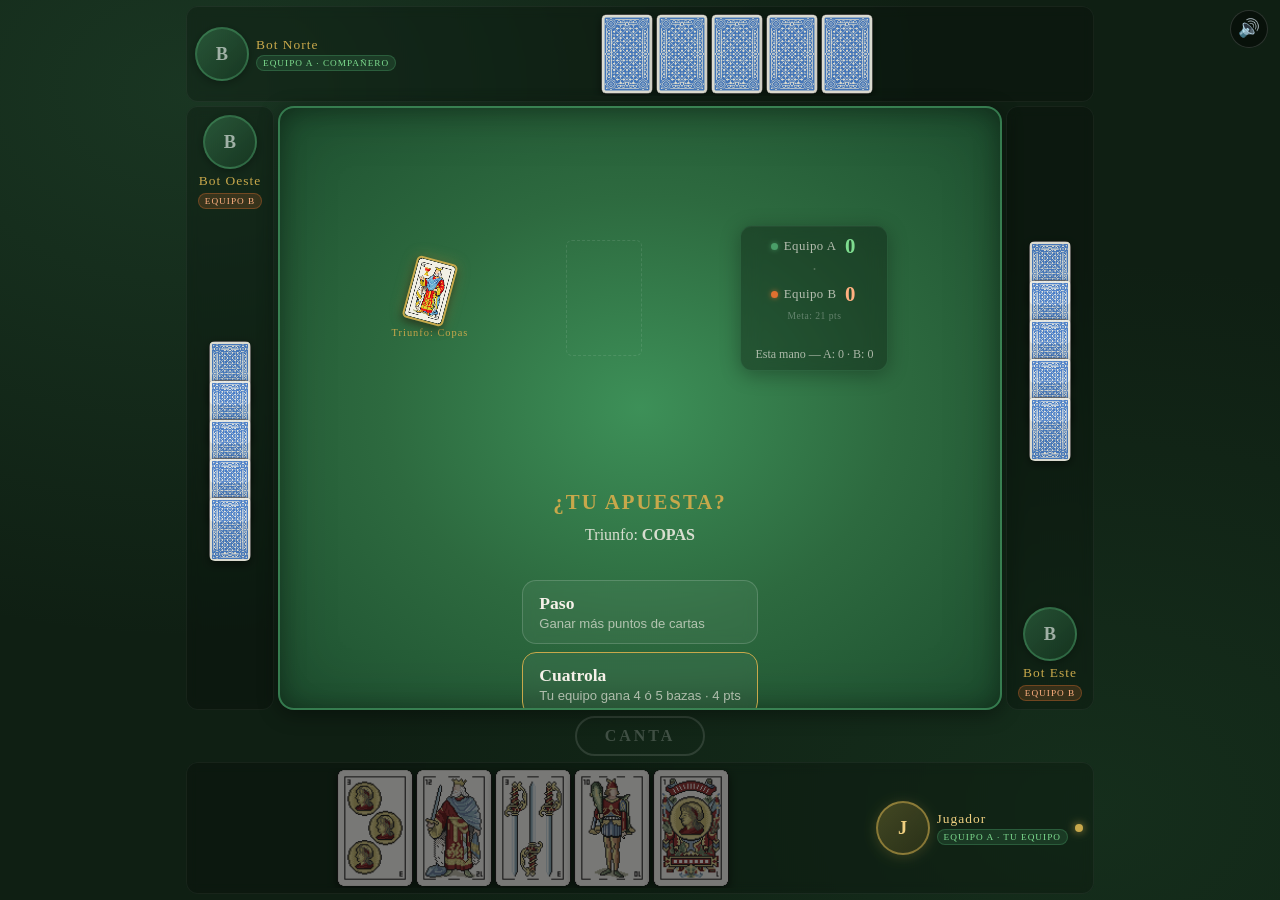
==== game4.html @ c28bdd9a "Add files via upload" ====
<!DOCTYPE html>
<html lang="es">
<head>
  <meta charset="UTF-8">
  <meta name="viewport" content="width=device-width, initial-scale=1.0">
  <title>Cuatrola · 4 Jugadores</title>
  <link rel="stylesheet" href="css/styles.css">
  <link rel="stylesheet" href="css/game4.css">
</head>
<body>

<div id="g4-container">

  <button id="btn-audio" class="btn-audio" onclick="audioToggle()">🔊</button>

  <!-- ══════════════════════════════════════════════
       NORTE  (compañero del jugador — arriba)
  ═══════════════════════════════════════════════ -->
  <div id="g4-norte" class="g4-panel">

    <div class="g4-jugador-info">
      <!-- AVATAR: slot listo para imagen futura -->
      <div class="g4-avatar" id="avatar-norte">
        <span class="g4-avatar-inicial" id="inicial-norte">N</span>
        <!-- Futura imagen: <img id="img-avatar-norte" class="g4-avatar-img" src="" alt=""> -->
      </div>
      <div class="g4-jugador-datos">
        <span class="g4-nombre" id="nombre-norte">Norte</span>
        <span class="g4-equipo-label g4-equipo-a">Equipo A · Compañero</span>
      </div>
    </div>

    <div id="mano-norte" class="g4-mano g4-mano-horizontal"></div>

    <!-- Indicador de turno -->
    <div id="turno-norte" class="g4-turno-dot"></div>

  </div>

  <!-- ── OESTE (rival — izquierda) ── -->
    <div id="g4-oeste" class="g4-panel g4-panel-lateral">

      <div class="g4-jugador-info g4-info-lateral">
        <div class="g4-avatar" id="avatar-oeste">
          <span class="g4-avatar-inicial" id="inicial-oeste">O</span>
        </div>
        <span class="g4-nombre" id="nombre-oeste">Oeste</span>
        <span class="g4-equipo-label g4-equipo-b">Equipo B</span>
      </div>

      <div id="mano-oeste" class="g4-mano g4-mano-vertical"></div>
      <div id="turno-oeste" class="g4-turno-dot"></div>

    </div>

    <!-- ── MESA CENTRAL ── -->
    <div id="g4-mesa">

      <!-- Triunfo (esquina superior izquierda de la mesa) -->
      <div id="g4-triunfo-area" style="display:none">
        <img id="g4-triunfo-carta" src="" alt="triunfo">
        <div class="triunfo-info">
          <span id="g4-triunfo-label" class="g4-triunfo-label"></span>
        </div>
      </div>

      <!-- Baza actual: 4 slots posicionados en cruz -->
      <div id="g4-baza-area">
        <div class="g4-baza-slot" id="g4-baza-norte"></div>
        <div class="g4-baza-mid-row">
          <div class="g4-baza-slot" id="g4-baza-oeste"></div>
          <div class="g4-baza-centro"></div>
          <div class="g4-baza-slot" id="g4-baza-este"></div>
        </div>
        <div class="g4-baza-slot" id="g4-baza-sur"></div>
      </div>

      <!-- Marcador por equipo -->
      <div id="g4-marcador">
        <div class="g4-marcador-equipo">
          <span class="g4-marcador-dot dot-a"></span>
          <span class="g4-marcador-nombre">Equipo A</span>
          <span class="g4-marcador-pts" id="pts-equipo-a">0</span>
        </div>
        <div class="g4-marcador-sep">·</div>
        <div class="g4-marcador-equipo">
          <span class="g4-marcador-dot dot-b"></span>
          <span class="g4-marcador-nombre">Equipo B</span>
          <span class="g4-marcador-pts" id="pts-equipo-b">0</span>
        </div>
        <div class="g4-marcador-meta">Meta: 21 pts</div>
        <div id="g4-contrato-info" class="contrato-info"></div>
        <div id="g4-puntos-mano" class="puntos-mano"></div>
      </div>

      <!-- Mensaje de estado (centrado sobre la mesa) -->
      <div id="g4-mensaje" class="mensaje" style="display:none"></div>

      <!-- ── Panel de apuestas (overlay sobre la mesa) ── -->
      <div id="g4-apuesta-panel" style="display:none">
        <div class="apuesta-contenido">
          <h3>¿Tu apuesta?</h3>
          <p>Triunfo: <strong id="g4-ap-triunfo"></strong></p>

          <!-- Log: muestra cómo van apostando los bots (aparece después de que el humano apostó) -->
          <div id="g4-apuesta-log" class="g4-apuesta-log"></div>

          <!-- Botones del humano (se ocultan mientras los bots responden) -->
          <div class="apuesta-botones" id="g4-apuesta-botones">
            <button class="btn-apuesta" onclick="g4HumanoApuesta('paso')">
              <span class="ap-nombre">Paso</span>
              <span class="ap-desc">Ganar más puntos de cartas</span>
            </button>
            <button class="btn-apuesta btn-apuesta-medio" onclick="g4HumanoApuesta('cuatrola')">
              <span class="ap-nombre">Cuatrola</span>
              <span class="ap-desc">Tu equipo gana 4 ó 5 bazas · 4 pts</span>
            </button>
            <button class="btn-apuesta btn-apuesta-alto" onclick="g4HumanoApuesta('quintola')">
              <span class="ap-nombre">Quintola</span>
              <span class="ap-desc">Tu equipo gana las 5 bazas · 5 pts</span>
            </button>
          </div>
        </div>
      </div><!-- /apuesta-panel -->

    </div><!-- /g4-mesa -->

    <!-- ── ESTE (rival — derecha) ── -->
    <div id="g4-este" class="g4-panel g4-panel-lateral">

      <div id="mano-este" class="g4-mano g4-mano-vertical"></div>
      <div id="turno-este" class="g4-turno-dot"></div>

      <div class="g4-jugador-info g4-info-lateral">
        <div class="g4-avatar" id="avatar-este">
          <span class="g4-avatar-inicial" id="inicial-este">E</span>
        </div>
        <span class="g4-nombre" id="nombre-este">Este</span>
        <span class="g4-equipo-label g4-equipo-b">Equipo B</span>
      </div>

    </div>

  <!-- ══════════════════════════════════════════════
       BARRA CANTA
  ═══════════════════════════════════════════════ -->
  <div id="g4-cante-bar">
    <button id="g4-btn-canta" class="btn-canta-persistente canta-inactivo"
            onclick="g4HumanoCanta()">CANTA</button>
  </div>

  <!-- ══════════════════════════════════════════════
       SUR  (tú — abajo)
  ═══════════════════════════════════════════════ -->
  <div id="g4-sur" class="g4-panel">

    <div id="mano-sur" class="g4-mano g4-mano-horizontal"></div>

    <div class="g4-jugador-info">
      <!-- AVATAR: slot listo para imagen futura -->
      <div class="g4-avatar g4-avatar-tu" id="avatar-sur">
        <span class="g4-avatar-inicial" id="inicial-sur">J</span>
        <!-- Futura imagen: <img id="img-avatar-sur" class="g4-avatar-img" src="" alt=""> -->
        <!-- Futura edición: <label class="g4-avatar-edit" for="input-avatar-sur">✎</label>
             <input type="file" id="input-avatar-sur" accept="image/*" style="display:none"> -->
      </div>
      <div class="g4-jugador-datos">
        <span class="g4-nombre g4-nombre-tu" id="nombre-sur">Tú</span>
        <span class="g4-equipo-label g4-equipo-a">Equipo A · Tu equipo</span>
      </div>
      <div id="turno-sur" class="g4-turno-dot"></div>
    </div>

  </div>

</div><!-- /g4-container -->

<!-- ══════════════════════════════════════════════
     MODAL fin de mano / fin de partida
═══════════════════════════════════════════════ -->
<div id="g4-modal" style="display:none">
  <div class="modal-contenido">
    <h2 id="g4-modal-titulo"></h2>
    <p id="g4-modal-texto"></p>
    <button class="btn-primario" id="g4-modal-btn"></button>
  </div>
</div>

<!-- ─── Scripts ────────────────────────────────────────────────────────────── -->
<script src="js/audio.js"></script>
<script src="js/baraja.js"></script>   <!-- PALOS, VALORES, JERARQUIA, crearBaraja, nuevaGana… -->
<script src="js/reglas.js"></script>   <!-- esJugadaLegal, ganadorActualBaza, detectarCantesDisponibles… -->
<script src="js/ia.js"></script>       <!-- decidirApuestaIA, decidirCartaIA… -->
<script src="js/baraja4.js"></script>  <!-- repartir4, POSICIONES_4 -->
<script src="js/reglas4.js"></script>  <!-- EQUIPOS_4, calcularPuntosEquipo… -->
<script src="js/ia4.js"></script>      <!-- decidirApuesta4, decidirCarta4 -->
<script src="js/ui4.js"></script>
<script src="js/main4.js"></script>

</body>
</html>
---- css/styles.css ----
/* styles.css — con soporte móvil completo */

*, *::before, *::after {
  box-sizing: border-box;
  margin: 0;
  padding: 0;
}

:root {
  --verde-mesa:   #2d6a3f;
  --verde-oscuro: #1a4228;
  --verde-borde:  #4a9e68;
  --dorado:       #c8a84b;
  --dorado-claro: #f0d080;
  --texto-claro:  #f5f0e8;
  --rojo-error:   #c0392b;
  --verde-exito:  #27ae60;
  --azul-info:    #2980b9;

  /* Glassmorphism */
  --glass-fondo:  rgba(255,255,255,0.06);
  --glass-borde:  rgba(255,255,255,0.12);
  --dorado-glow:  rgba(200,168,75,0.4);

  --carta-w: 70px;
  --carta-h: 107px;
}

html {
  height: 100%;
  /* Evita scroll horizontal */
  overflow-x: hidden;
}

body {
  background:
    radial-gradient(ellipse at 15% 10%,  rgba(74,158,104,0.18) 0%, transparent 48%),
    radial-gradient(ellipse at 85% 90%,  rgba(45,106,63,0.20)  0%, transparent 48%),
    #0f1f13;
  font-family: 'Georgia', serif;
  color: var(--texto-claro);
  min-height: 100vh;
  min-height: 100dvh; /* dvh: descuenta la barra del navegador en móvil */
  overflow-x: hidden;
  /* Evita selección de texto accidental al tocar */
  -webkit-user-select: none;
  user-select: none;
  /* Evita zoom en double-tap */
  touch-action: manipulation;
  /* Quita el flash azul/gris en tap (iOS/Android) */
  -webkit-tap-highlight-color: transparent;
}

/* ─── Lobby ──────────────────────────────────────── */

.lobby {
  display: flex;
  flex-direction: column;
  align-items: center;
  justify-content: center;
  min-height: 100vh;
  min-height: 100dvh;
  gap: 20px;
  padding: 32px 20px;
  /* Notch / home indicator en iOS */
  padding-top:    max(32px, env(safe-area-inset-top));
  padding-bottom: max(32px, env(safe-area-inset-bottom));
}

.lobby h1 {
  font-size: clamp(2.6rem, 12vw, 6rem);
  background: linear-gradient(135deg, #a07828 0%, var(--dorado-claro) 40%, #c8a84b 65%, var(--dorado-claro) 85%, #a07828 100%);
  -webkit-background-clip: text;
  -webkit-text-fill-color: transparent;
  background-clip: text;
  filter: drop-shadow(2px 4px 10px rgba(0,0,0,0.8));
  letter-spacing: 6px;
  text-transform: uppercase;
  text-align: center;
}

.lobby .subtitulo {
  font-size: clamp(0.85rem, 3.5vw, 1.1rem);
  color: var(--dorado-claro);
  opacity: 0.8;
  margin-top: -12px;
  text-align: center;
}

.palos-deco {
  font-size: clamp(1.2rem, 5vw, 1.6rem);
  letter-spacing: 14px;
  opacity: 0.55;
  text-align: center;
  margin-top: -4px;
  filter: drop-shadow(0 2px 6px rgba(0,0,0,0.5));
}

.lobby .reglas-rapidas {
  background: rgba(0,0,0,0.3);
  border: 1px solid var(--verde-borde);
  border-radius: 12px;
  padding: 16px 20px;
  width: 100%;
  max-width: 420px;
  text-align: center;
  line-height: 1.8;
  font-size: clamp(0.8rem, 3.2vw, 0.95rem);
}

.lobby .reglas-rapidas h3 {
  color: var(--dorado);
  margin-bottom: 10px;
  font-size: clamp(0.9rem, 3.5vw, 1.1rem);
}

/* ─── Cards de juegos en el lobby ───────────────── */

.juego-card {
  background: var(--glass-fondo);
  backdrop-filter: blur(14px);
  -webkit-backdrop-filter: blur(14px);
  border: 1px solid var(--glass-borde);
  border-radius: 20px;
  padding: 24px 28px;
  width: 100%;
  max-width: 380px;
  text-align: center;
  display: flex;
  flex-direction: column;
  gap: 12px;
  box-shadow:
    0 8px 32px rgba(0,0,0,0.4),
    inset 0 1px 0 rgba(255,255,255,0.1);
  transition: transform 0.25s ease, box-shadow 0.25s ease;
}

.juego-card:hover {
  transform: translateY(-4px);
  box-shadow:
    0 14px 44px rgba(0,0,0,0.55),
    0 0 24px rgba(200,168,75,0.12),
    inset 0 1px 0 rgba(255,255,255,0.15);
}

.juego-card h2 {
  color: var(--dorado);
  font-size: clamp(1.3rem, 5vw, 1.7rem);
  letter-spacing: 2px;
}

.juego-desc {
  font-size: clamp(0.8rem, 3vw, 0.92rem);
  line-height: 1.8;
  opacity: 0.85;
}

.btn-secundario {
  background: var(--verde-borde);
  color: var(--texto-claro);
}

.btn-secundario:hover, .btn-secundario:active {
  background: #6abf84;
}

.btn-primario {
  background: linear-gradient(135deg, #b8941f 0%, var(--dorado-claro) 50%, #c8a84b 100%);
  background-size: 200% 200%;
  background-position: left center;
  color: #1a1a1a;
  border: none;
  border-radius: 12px;
  padding: 18px 48px;
  font-size: clamp(1rem, 4.5vw, 1.3rem);
  font-family: 'Georgia', serif;
  font-weight: bold;
  cursor: pointer;
  letter-spacing: 2px;
  text-transform: uppercase;
  transition: background-position 0.3s ease, transform 0.12s, box-shadow 0.2s;
  box-shadow: 0 4px 16px rgba(200,168,75,0.4);
  /* Zona de toque mínima recomendada */
  min-height: 56px;
  touch-action: manipulation;
}

.btn-primario:hover {
  background-position: right center;
  transform: translateY(-2px);
  box-shadow: 0 6px 24px rgba(200,168,75,0.6);
}

.btn-primario:active {
  background-position: right center;
  transform: scale(0.97);
  box-shadow: 0 2px 10px rgba(200,168,75,0.4);
}

/* ─── Layout del juego ───────────────────────────── */

#game-container {
  display: flex;
  flex-direction: column;
  /* Ocupa exactamente la pantalla sin scroll */
  height: 100vh;
  height: 100dvh;
  max-width: 900px;
  margin: 0 auto;
  padding: 8px 10px;
  padding-top:    max(8px, env(safe-area-inset-top));
  padding-bottom: max(8px, env(safe-area-inset-bottom));
  gap: 6px;
}

/* ─── Panel IA (arriba) ──────────────────────────── */

#panel-ia {
  display: flex;
  flex-direction: column;
  align-items: center;
  gap: 6px;
  flex-shrink: 0;
  background: rgba(0,0,0,0.2);
  backdrop-filter: blur(6px);
  -webkit-backdrop-filter: blur(6px);
  border-radius: 14px;
  padding: 6px 12px;
  border: 1px solid rgba(255,255,255,0.05);
}

.panel-nombre {
  font-size: clamp(0.75rem, 3vw, 0.9rem);
  color: var(--dorado);
  letter-spacing: 2px;
  text-transform: uppercase;
  display: flex;
  align-items: center;
  gap: 10px;
}

.panel-nombre .puntos-panel {
  background: linear-gradient(135deg, rgba(200,168,75,0.22), rgba(200,168,75,0.10));
  padding: 3px 10px;
  border-radius: 20px;
  border: 1px solid rgba(200,168,75,0.45);
  box-shadow: 0 0 8px rgba(200,168,75,0.18);
}

/* ─── Mesa central ───────────────────────────────── */

#mesa {
  display: flex;
  align-items: center;
  justify-content: center;
  gap: 16px;
  background:
    radial-gradient(ellipse at center, #3d9058 0%, var(--verde-mesa) 50%, #1e5030 100%);
  border-radius: 20px;
  border: 2px solid rgba(74,158,104,0.55);
  padding: 14px;
  box-shadow:
    inset 0 2px 24px rgba(0,0,0,0.35),
    inset 0 0 60px rgba(0,0,0,0.2),
    0 4px 20px rgba(0,0,0,0.4),
    0 0 0 1px rgba(255,255,255,0.04);
  /* La mesa crece para llenar el espacio disponible */
  flex: 1;
  min-height: 0; /* permite que flex reduzca correctamente */
  position: relative;
  overflow: hidden;
}

/* ─── Triunfo ────────────────────────────────────── */

#triunfo-area {
  display: flex;
  flex-direction: column;
  align-items: center;
  gap: 6px;
  flex-shrink: 0;
}

#triunfo-carta {
  width: var(--carta-w);
  height: var(--carta-h);
  border-radius: 6px;
  box-shadow: 0 4px 10px rgba(0,0,0,0.5), 0 0 14px rgba(200,168,75,0.35);
  transform: rotate(15deg);
  border: 2px solid var(--dorado);
}

.triunfo-info {
  display: flex;
  flex-direction: column;
  align-items: center;
  gap: 3px;
}

#triunfo-label {
  font-size: clamp(0.7rem, 2.5vw, 0.8rem);
  color: var(--dorado);
  text-transform: capitalize;
  letter-spacing: 1px;
}

.mazo-contador {
  font-size: clamp(0.62rem, 2vw, 0.72rem);
  color: var(--texto-claro);
  opacity: 0.75;
  letter-spacing: 0.5px;
}

/* ─── Baza actual ────────────────────────────────── */

#baza-area {
  display: flex;
  gap: 14px;
  align-items: center;
  justify-content: center;
  min-width: 160px;
  min-height: 120px;
}

.carta-baza {
  display: flex;
  flex-direction: column;
  align-items: center;
  gap: 4px;
  animation: cartaJugada 0.25s ease;
}

.carta-baza-humano { transform: translateY(-6px); }
.carta-baza-ia     { transform: translateY(6px);  }

.baza-label {
  font-size: 0.72rem;
  color: var(--dorado-claro);
  opacity: 0.8;
}

@keyframes cartaJugada {
  from { opacity: 0; transform: scale(0.5) translateY(16px); }
  to   { opacity: 1; }
}

/* ─── Marcador ───────────────────────────────────── */

#marcador {
  display: flex;
  flex-direction: column;
  gap: 6px;
  align-items: center;
  font-size: clamp(0.75rem, 2.8vw, 0.85rem);
  flex-shrink: 0;
  background: rgba(0,0,0,0.32);
  backdrop-filter: blur(10px);
  -webkit-backdrop-filter: blur(10px);
  border-radius: 14px;
  padding: 10px 16px;
  border: 1px solid rgba(74,158,104,0.28);
  box-shadow: 0 4px 20px rgba(0,0,0,0.3), inset 0 1px 0 rgba(255,255,255,0.05);
}

#marcador h4 {
  color: var(--dorado);
  font-size: clamp(0.65rem, 2.5vw, 0.8rem);
  letter-spacing: 1px;
  text-transform: uppercase;
}

.marcador-fila {
  display: flex;
  justify-content: space-between;
  gap: 14px;
  width: 100%;
}

.marcador-valor {
  font-size: clamp(1.1rem, 4vw, 1.4rem);
  font-weight: bold;
  color: var(--dorado-claro);
}

.marcador-meta {
  font-size: 0.68rem;
  color: rgba(255,255,255,0.4);
}

/* ─── Mensaje de estado ──────────────────────────── */

#mensaje-estado {
  position: absolute;
  top: 50%;
  left: 50%;
  transform: translate(-50%, -50%);
  background: rgba(0,0,0,0.80);
  backdrop-filter: blur(14px);
  -webkit-backdrop-filter: blur(14px);
  padding: 10px 22px;
  border-radius: 24px;
  font-size: clamp(0.85rem, 3.5vw, 1.05rem);
  /* Permite ajuste en pantalla estrecha */
  white-space: normal;
  text-align: center;
  max-width: 80%;
  pointer-events: none;
  z-index: 10;
  display: none;
  box-shadow: 0 4px 20px rgba(0,0,0,0.5);
}

.mensaje-turno  { border: 2px solid var(--verde-exito); color: #7edc8f; }
.mensaje-exito  { border: 2px solid var(--verde-exito); color: #7edc8f; }
.mensaje-malo   { border: 2px solid var(--rojo-error);  color: #f08080; }
.mensaje-error  { border: 2px solid var(--rojo-error);  color: #f08080; }
.mensaje-info   { border: 2px solid var(--azul-info);   color: #90c8f0; }

/* ─── Panel jugador (abajo) ──────────────────────── */

#panel-humano {
  display: flex;
  flex-direction: column;
  align-items: center;
  gap: 6px;
  flex-shrink: 0;
  background: rgba(0,0,0,0.2);
  backdrop-filter: blur(6px);
  -webkit-backdrop-filter: blur(6px);
  border-radius: 14px;
  padding: 6px 12px;
  border: 1px solid rgba(255,255,255,0.05);
}

/* ─── Cartas ─────────────────────────────────────── */

.mano-cartas {
  display: flex;
  justify-content: center;
  /* En pantallas muy pequeñas las cartas se solapan antes de hacer wrap */
  flex-wrap: nowrap;
  gap: 6px;
  padding: 4px 2px;
}

.carta {
  width: var(--carta-w);
  height: var(--carta-h);
  border-radius: 6px;
  box-shadow: 0 3px 8px rgba(0,0,0,0.5);
  transition: transform 0.15s ease, box-shadow 0.15s ease;
  display: block;
  object-fit: cover;
  flex-shrink: 0;
}

.carta-oculta {
  cursor: default;
  opacity: 0.9;
}

.carta-jugable {
  cursor: pointer;
  border: 2px solid transparent;
  /* Asegura zona de toque suficiente */
  touch-action: manipulation;
}

/* Efecto hover — solo en dispositivos con puntero */
@media (hover: hover) {
  .carta-jugable:hover {
    transform: translateY(-16px) scale(1.06);
    box-shadow:
      0 10px 22px rgba(0,0,0,0.6),
      0 0 18px rgba(200,168,75,0.55);
    border: 2px solid var(--dorado);
    z-index: 5;
    position: relative;
  }
}

/* Efecto tap en móvil */
.carta-jugable:active {
  transform: translateY(-10px) scale(1.04);
  border: 2px solid var(--dorado);
  z-index: 5;
  position: relative;
}

.carta-no-legal {
  cursor: not-allowed;
  filter: brightness(0.5) saturate(0.4);
}

/* ─── Contrato e info de mano ────────────────────── */

.contrato-info {
  font-size: clamp(0.68rem, 2.5vw, 0.78rem);
  padding: 3px 10px;
  border-radius: 12px;
  text-align: center;
  min-height: 1.4em;
  transition: background 0.3s;
}

.contrato-paso     { color: #90c8f0; border: 1px solid #2980b9; }
.contrato-cuatrola { color: #f0d080; border: 1px solid #c8a84b; }
.contrato-quintola { color: #ff9f60; border: 1px solid #e07030; }

.puntos-mano {
  font-size: clamp(0.65rem, 2.3vw, 0.75rem);
  opacity: 0.65;
  text-align: center;
  min-height: 1.2em;
}

/* ─── Botón de audio (fijo esquina superior derecha) */

.btn-audio {
  position: fixed;
  top: max(10px, env(safe-area-inset-top));
  right: max(12px, env(safe-area-inset-right));
  z-index: 200;
  background: rgba(0,0,0,0.45);
  border: 1px solid rgba(255,255,255,0.15);
  border-radius: 50%;
  width: 38px;
  height: 38px;
  font-size: 1.1rem;
  cursor: pointer;
  touch-action: manipulation;
  transition: background 0.2s;
  display: flex;
  align-items: center;
  justify-content: center;
  line-height: 1;
}

.btn-audio:hover, .btn-audio:active {
  background: rgba(0,0,0,0.7);
}

/* ─── Barra del botón CANTA ──────────────────────── */

#cante-bar {
  display: flex;
  justify-content: center;
  flex-shrink: 0;
  padding: 2px 0;
}

.btn-canta-persistente {
  font-family: 'Georgia', serif;
  font-weight: bold;
  letter-spacing: 3px;
  font-size: clamp(0.85rem, 3.5vw, 1rem);
  border-radius: 20px;
  padding: 8px 28px;
  min-height: 40px;
  cursor: pointer;
  touch-action: manipulation;
  transition: all 0.2s;
  border: 2px solid;
}

/* Inactivo: discreto, no interrumpe */
.canta-inactivo {
  background: transparent;
  color: rgba(255,255,255,0.2);
  border-color: rgba(255,255,255,0.12);
  cursor: default;
}

/* Activo: llama la atención */
.canta-activo {
  background: linear-gradient(135deg, var(--dorado) 0%, var(--dorado-claro) 50%, var(--dorado) 100%);
  background-size: 200% 200%;
  color: #1a1a1a;
  border-color: var(--dorado-claro);
  animation: pulsar-canta 0.9s ease-in-out infinite alternate;
}

@keyframes pulsar-canta {
  from {
    box-shadow: 0 0 6px rgba(200,168,75,0.4);
    background-position: left center;
  }
  to {
    box-shadow: 0 0 26px rgba(200,168,75,0.95), 0 0 8px rgba(240,208,128,0.6);
    background-position: right center;
  }
}

.canta-activo:hover, .canta-activo:active {
  background: var(--dorado-claro);
  transform: scale(1.05);
}

/* ─── Panel de apuestas (overlay sobre la mesa) ───── */

#apuesta-panel {
  position: absolute;
  inset: 0;
  background: rgba(8, 22, 14, 0.88);
  backdrop-filter: blur(18px);
  -webkit-backdrop-filter: blur(18px);
  border-radius: 18px;
  display: flex;
  align-items: center;
  justify-content: center;
  z-index: 20;
  padding: 16px;
}

.apuesta-contenido {
  display: flex;
  flex-direction: column;
  align-items: center;
  gap: 12px;
  width: 100%;
  max-width: 380px;
}

.apuesta-contenido h3 {
  color: var(--dorado);
  font-size: clamp(1rem, 4vw, 1.3rem);
  letter-spacing: 2px;
  text-transform: uppercase;
}

.apuesta-contenido p {
  font-size: clamp(0.85rem, 3vw, 1rem);
  opacity: 0.85;
}

.apuesta-botones {
  display: flex;
  flex-direction: column;
  gap: 8px;
  width: 100%;
}

.btn-apuesta {
  background: rgba(255,255,255,0.05);
  backdrop-filter: blur(6px);
  -webkit-backdrop-filter: blur(6px);
  border: 1px solid rgba(255,255,255,0.16);
  border-radius: 14px;
  padding: 12px 16px;
  color: var(--texto-claro);
  cursor: pointer;
  display: flex;
  flex-direction: column;
  align-items: flex-start;
  gap: 2px;
  text-align: left;
  width: 100%;
  touch-action: manipulation;
  transition: background 0.2s, border-color 0.2s, transform 0.12s, box-shadow 0.2s;
  min-height: 56px;
}

.btn-apuesta:hover, .btn-apuesta:active {
  background: rgba(255,255,255,0.12);
  transform: scale(1.02);
  box-shadow: 0 4px 18px rgba(0,0,0,0.35);
}

.btn-apuesta-medio {
  border-color: var(--dorado);
}

.btn-apuesta-medio:hover, .btn-apuesta-medio:active {
  background: rgba(200,168,75,0.2);
}

.btn-apuesta-alto {
  border-color: #e07030;
}

.btn-apuesta-alto:hover, .btn-apuesta-alto:active {
  background: rgba(224,112,48,0.2);
}

.ap-nombre {
  font-size: clamp(0.95rem, 3.5vw, 1.1rem);
  font-weight: bold;
  font-family: 'Georgia', serif;
}

.ap-desc {
  font-size: clamp(0.72rem, 2.5vw, 0.82rem);
  opacity: 0.65;
}

/* ─── Modal ──────────────────────────────────────── */

#modal {
  position: fixed;
  inset: 0;
  background: rgba(0,0,0,0.72);
  display: none;
  align-items: center;
  justify-content: center;
  z-index: 100;
  padding: 16px;
}

.modal-contenido {
  background: rgba(12,28,18,0.92);
  backdrop-filter: blur(24px);
  -webkit-backdrop-filter: blur(24px);
  border: 1px solid rgba(200,168,75,0.38);
  border-radius: 22px;
  padding: 32px 28px;
  text-align: center;
  width: 100%;
  max-width: 400px;
  box-shadow:
    0 20px 60px rgba(0,0,0,0.8),
    0 0 32px rgba(200,168,75,0.13),
    inset 0 1px 0 rgba(255,255,255,0.08);
}

.modal-contenido h2 {
  color: var(--dorado);
  font-size: clamp(1.4rem, 5vw, 1.8rem);
  margin-bottom: 12px;
}

.modal-contenido p {
  margin-bottom: 22px;
  line-height: 1.7;
  opacity: 0.9;
  font-size: clamp(0.85rem, 3.2vw, 1rem);
}

/* ─── Pantallas muy pequeñas (≤ 380px, iPhone SE) ── */

@media (max-width: 380px) {
  :root {
    --carta-w: 56px;
    --carta-h: 86px;
  }

  .mano-cartas {
    gap: 4px;
  }
}

/* ─── Pantalla apaisada (landscape) ─────────────── */

@media (orientation: landscape) and (max-height: 500px) {
  :root {
    --carta-w: 52px;
    --carta-h: 80px;
  }

  #game-container {
    flex-direction: row;
    flex-wrap: wrap;
    align-items: stretch;
  }

  #panel-ia, #panel-humano {
    width: 100%;
    flex-direction: row;
    justify-content: center;
  }

  #mesa {
    flex: 1;
    gap: 10px;
    padding: 8px;
  }
}

/* ─── Tableta / escritorio (≥ 700px) ────────────── */

@media (min-width: 700px) {
  :root {
    --carta-w: 76px;
    --carta-h: 116px;
  }

  #mesa {
    gap: 28px;
    padding: 24px;
  }

  .mano-cartas {
    gap: 10px;
  }
}
---- css/game4.css ----
/* game4.css — Layout y estilos para la mesa de 4 jugadores */

/* ─── Variables específicas ──────────────────────── */

:root {
  --g4-avatar:    46px;
  --g4-lateral-w: 76px;
  --g4-carta-lat: 34px;
  --g4-carta-lat-h: 52px;
  --g4-carta-norte-w: 42px;
  --g4-carta-norte-h: 64px;
}

/* ─── Grid principal ──────────────────────────────── */

#g4-container {
  display: grid;
  grid-template-areas:
    "norte  norte  norte"
    "oeste  mesa   este"
    "canta  canta  canta"
    "sur    sur    sur";
  grid-template-rows: auto 1fr auto auto;
  grid-template-columns: var(--g4-lateral-w) 1fr var(--g4-lateral-w);
  height: 100vh;
  height: 100dvh;
  max-width: 920px;
  margin: 0 auto;
  padding: 6px 6px;
  padding-top:    max(6px, env(safe-area-inset-top));
  padding-bottom: max(6px, env(safe-area-inset-bottom));
  gap: 4px;
}

/* ─── Paneles ─────────────────────────────────────── */

.g4-panel {
  background: rgba(0,0,0,0.2);
  backdrop-filter: blur(6px);
  -webkit-backdrop-filter: blur(6px);
  border: 1px solid rgba(255,255,255,0.05);
  border-radius: 12px;
  padding: 5px 8px;
  display: flex;
  align-items: center;
  gap: 6px;
  overflow: hidden;
}

/* ── Asignaciones explícitas de grid-area (hijos directos del grid) ── */
#g4-norte     { grid-area: norte; }
#g4-oeste     { grid-area: oeste; }
#g4-mesa      { grid-area: mesa;  }
#g4-este      { grid-area: este;  }
#g4-cante-bar { grid-area: canta; }
#g4-sur       { grid-area: sur;   }

/* ── Norte (arriba) ── */
#g4-norte {
  flex-direction: row;
  justify-content: space-between;
}

/* ── Sur (abajo) ── */
#g4-sur {
  flex-direction: row;
  justify-content: space-between;
  padding: 5px 10px;
}

/* ── Laterales ── */
.g4-panel-lateral {
  flex-direction: column;
  justify-content: space-between;
  padding: 8px 4px;
}

/* ── Barra CANTA ── */
#g4-cante-bar {
  display: flex;
  justify-content: center;
  align-items: center;
  padding: 2px 0;
}

/* ── Mesa central ── */
#g4-mesa {
  background:
    radial-gradient(ellipse at center, #3d9058 0%, var(--verde-mesa) 50%, #1e5030 100%);
  border-radius: 16px;
  border: 2px solid rgba(74,158,104,0.55);
  padding: 8px;
  box-shadow:
    inset 0 2px 24px rgba(0,0,0,0.35),
    inset 0 0 60px rgba(0,0,0,0.2),
    0 4px 20px rgba(0,0,0,0.4);
  display: flex;
  align-items: center;
  justify-content: center;
  gap: 8px;
  position: relative;
  overflow: hidden;
  flex-wrap: wrap;
}

/* ─── Avatar (círculo + inicial + futura foto) ─────── */

.g4-avatar {
  width:     var(--g4-avatar);
  height:    var(--g4-avatar);
  min-width: var(--g4-avatar);
  border-radius: 50%;
  background: linear-gradient(135deg, rgba(74,158,104,0.38), rgba(26,66,40,0.55));
  border: 2px solid rgba(74,158,104,0.48);
  display: flex;
  align-items: center;
  justify-content: center;
  font-size: 1.15rem;
  font-weight: bold;
  color: rgba(255,255,255,0.58);
  box-shadow: 0 2px 8px rgba(0,0,0,0.3);
  overflow: hidden;   /* para foto futura */
  position: relative;
  flex-shrink: 0;
}

/* Avatar del jugador humano (Sur): acento dorado */
.g4-avatar-tu {
  border-color: rgba(200,168,75,0.58);
  background: linear-gradient(135deg, rgba(200,168,75,0.28), rgba(160,120,40,0.18));
  color: var(--dorado-claro);
  box-shadow: 0 2px 14px rgba(200,168,75,0.22);
}

/* Imagen de avatar futura */
.g4-avatar-img {
  position: absolute;
  inset: 0;
  width: 100%;
  height: 100%;
  object-fit: cover;
  border-radius: 50%;
}

/* ─── Info de jugadores ───────────────────────────── */

.g4-jugador-info {
  display: flex;
  align-items: center;
  gap: 7px;
  flex-shrink: 0;
}

.g4-jugador-datos {
  display: flex;
  flex-direction: column;
  gap: 2px;
}

/* Info en panel lateral: apilada verticalmente */
.g4-info-lateral {
  flex-direction: column;
  align-items: center;
  gap: 4px;
  text-align: center;
}

.g4-nombre {
  font-size: clamp(0.68rem, 2.4vw, 0.84rem);
  color: var(--dorado);
  letter-spacing: 1px;
  white-space: nowrap;
  overflow: hidden;
  text-overflow: ellipsis;
  max-width: 100px;
}

.g4-nombre-tu { color: var(--dorado-claro); }

.g4-equipo-label {
  font-size: 0.58rem;
  letter-spacing: 1px;
  text-transform: uppercase;
  padding: 2px 6px;
  border-radius: 8px;
  white-space: nowrap;
}

.g4-equipo-a {
  background: rgba(74,158,104,0.18);
  color: #7edc8f;
  border: 1px solid rgba(74,158,104,0.35);
}

.g4-equipo-b {
  background: rgba(224,112,48,0.18);
  color: #ffb080;
  border: 1px solid rgba(224,112,48,0.35);
}

/* ─── Indicador de turno (puntito luminoso) ─────────── */

.g4-turno-dot {
  width: 8px;
  height: 8px;
  min-width: 8px;
  border-radius: 50%;
  background: transparent;
  transition: background 0.3s, box-shadow 0.3s;
  flex-shrink: 0;
}

.g4-turno-dot.turno-activo {
  background: var(--dorado);
  box-shadow: 0 0 8px rgba(200,168,75,0.85);
  animation: pulso-turno 1s ease-in-out infinite alternate;
}

@keyframes pulso-turno {
  from { box-shadow: 0 0 5px rgba(200,168,75,0.6); }
  to   { box-shadow: 0 0 12px rgba(200,168,75,1); }
}

/* ─── Manos ───────────────────────────────────────── */

.g4-mano {
  display: flex;
  gap: 3px;
  flex-wrap: nowrap;
}

/* Horizontal (Norte y Sur) */
.g4-mano-horizontal {
  flex-direction: row;
  justify-content: center;
  align-items: center;
  flex: 1;
  overflow-x: auto;
  -webkit-overflow-scrolling: touch;
  scrollbar-width: thin;
  scrollbar-color: var(--verde-borde) transparent;
  padding: 2px 0;
}
.g4-mano-horizontal::-webkit-scrollbar { height: 3px; }
.g4-mano-horizontal::-webkit-scrollbar-thumb { background: var(--verde-borde); border-radius: 2px; }

/* Vertical (Oeste y Este) — cartas apiladas con solapamiento */
.g4-mano-vertical {
  flex-direction: column;
  justify-content: center;
  align-items: center;
  flex: 1;
}

/* Tamaños de carta según posición */
#g4-norte .carta {
  width:  var(--g4-carta-norte-w);
  height: var(--g4-carta-norte-h);
}

#g4-sur .carta {
  width:  var(--carta-w);
  height: var(--carta-h);
}

.g4-panel-lateral .carta {
  width:  var(--g4-carta-lat);
  height: var(--g4-carta-lat-h);
}

/* Solapamiento vertical en manos laterales */
.g4-mano-vertical .carta {
  margin-bottom: -28px;
  transition: none;
}
.g4-mano-vertical .carta:last-child {
  margin-bottom: 0;
}

/* ─── Baza central en cruz ────────────────────────── */

#g4-baza-area {
  display: flex;
  flex-direction: column;
  align-items: center;
  gap: 2px;
  min-width: 180px;
  flex-shrink: 0;
}

.g4-baza-mid-row {
  display: flex;
  align-items: center;
  gap: 6px;
}

.g4-baza-centro {
  width:  var(--carta-w);
  height: var(--carta-h);
  border-radius: 6px;
  border: 1px dashed rgba(255,255,255,0.1);
}

.g4-baza-slot {
  width:  var(--carta-w);
  height: var(--carta-h);
  display: flex;
  align-items: center;
  justify-content: center;
}

.g4-baza-slot .carta {
  animation: cartaJugada 0.22s ease;
  width:  var(--carta-w);
  height: var(--carta-h);
}

/* ─── Triunfo ─────────────────────────────────────── */

#g4-triunfo-area {
  display: flex;
  flex-direction: column;
  align-items: center;
  gap: 4px;
  flex-shrink: 0;
}

#g4-triunfo-carta {
  width:  42px;
  height: 64px;
  border-radius: 5px;
  transform: rotate(15deg);
  border: 2px solid var(--dorado);
  box-shadow: 0 4px 10px rgba(0,0,0,0.5), 0 0 14px rgba(200,168,75,0.35);
}

.g4-triunfo-label {
  font-size: 0.65rem;
  color: var(--dorado);
  letter-spacing: 1px;
  text-transform: capitalize;
}

/* ─── Marcador ────────────────────────────────────── */

#g4-marcador {
  display: flex;
  flex-direction: column;
  align-items: center;
  gap: 4px;
  background: rgba(0,0,0,0.32);
  backdrop-filter: blur(10px);
  -webkit-backdrop-filter: blur(10px);
  border-radius: 12px;
  padding: 8px 14px;
  border: 1px solid rgba(74,158,104,0.26);
  box-shadow: 0 4px 20px rgba(0,0,0,0.3), inset 0 1px 0 rgba(255,255,255,0.04);
  font-size: clamp(0.68rem, 2.4vw, 0.80rem);
  flex-shrink: 0;
}

.g4-marcador-equipo {
  display: flex;
  align-items: center;
  gap: 6px;
}

.g4-marcador-dot {
  width: 7px;
  height: 7px;
  border-radius: 50%;
  flex-shrink: 0;
}

.dot-a { background: #4a9e68; box-shadow: 0 0 5px rgba(74,158,104,0.7); }
.dot-b { background: #e07030; box-shadow: 0 0 5px rgba(224,112,48,0.7); }

.g4-marcador-nombre {
  opacity: 0.7;
  letter-spacing: 0.5px;
}

.g4-marcador-pts {
  font-size: clamp(1rem, 3.5vw, 1.3rem);
  font-weight: bold;
  min-width: 1.5ch;
  text-align: center;
}

.g4-marcador-equipo:first-child .g4-marcador-pts { color: #7edc8f; }
.g4-marcador-equipo:nth-child(3) .g4-marcador-pts { color: #ffb080; }

.g4-marcador-sep {
  opacity: 0.25;
  font-size: 1rem;
  line-height: 1;
}

.g4-marcador-meta {
  font-size: 0.6rem;
  color: rgba(255,255,255,0.3);
  letter-spacing: 0.5px;
}

/* ─── Panel de apuestas (overlay sobre la mesa) ────── */
/* Hereda #apuesta-panel de styles.css */

/* Log de apuestas de los bots */
.g4-apuesta-log {
  display: flex;
  flex-direction: column;
  gap: 4px;
  width: 100%;
  min-height: 0;
  max-height: 90px;
  overflow-y: auto;
  margin: 4px 0 8px;
}

.g4-apuesta-log-item {
  font-size: 0.78rem;
  padding: 4px 12px;
  border-radius: 8px;
  background: rgba(255,255,255,0.06);
  border: 1px solid rgba(255,255,255,0.1);
  animation: cartaJugada 0.25s ease;
}

.g4-log-paso     { opacity: 0.55; }
.g4-log-cuatrola { border-color: rgba(200,168,75,0.45); color: var(--dorado-claro); }
.g4-log-quintola { border-color: rgba(224,112,48,0.45); color: #ffb080; }

/* ─── Modal fin de mano / partida ────────────────── */

#g4-modal {
  position: fixed;
  inset: 0;
  background: rgba(0,0,0,0.72);
  display: none;
  align-items: center;
  justify-content: center;
  z-index: 100;
  padding: 16px;
}

/* ─── Responsive ──────────────────────────────────── */

@media (max-width: 360px) {
  :root {
    --g4-avatar:    36px;
    --g4-lateral-w: 58px;
    --g4-carta-lat: 26px;
    --g4-carta-lat-h: 40px;
    --g4-carta-norte-w: 34px;
    --g4-carta-norte-h: 52px;
  }

  #g4-sur .carta {
    width:  52px;
    height: 80px;
  }

  .g4-baza-slot, .g4-baza-centro {
    width: 52px;
    height: 80px;
  }

  .g4-baza-slot .carta {
    width: 52px;
    height: 80px;
  }
}

@media (min-width: 600px) {
  :root {
    --g4-avatar:    54px;
    --g4-lateral-w: 88px;
    --g4-carta-lat: 42px;
    --g4-carta-lat-h: 64px;
    --g4-carta-norte-w: 52px;
    --g4-carta-norte-h: 80px;
  }

  #g4-mesa { gap: 16px; padding: 14px; }
}

@media (orientation: landscape) and (max-height: 500px) {
  :root {
    --g4-avatar:    32px;
    --g4-lateral-w: 56px;
    --g4-carta-lat: 26px;
    --g4-carta-lat-h: 40px;
  }

  #g4-sur .carta, #g4-norte .carta {
    width:  40px;
    height: 61px;
  }

  #g4-norte .g4-nombre,
  #g4-sur .g4-nombre {
    display: none;
  }
}
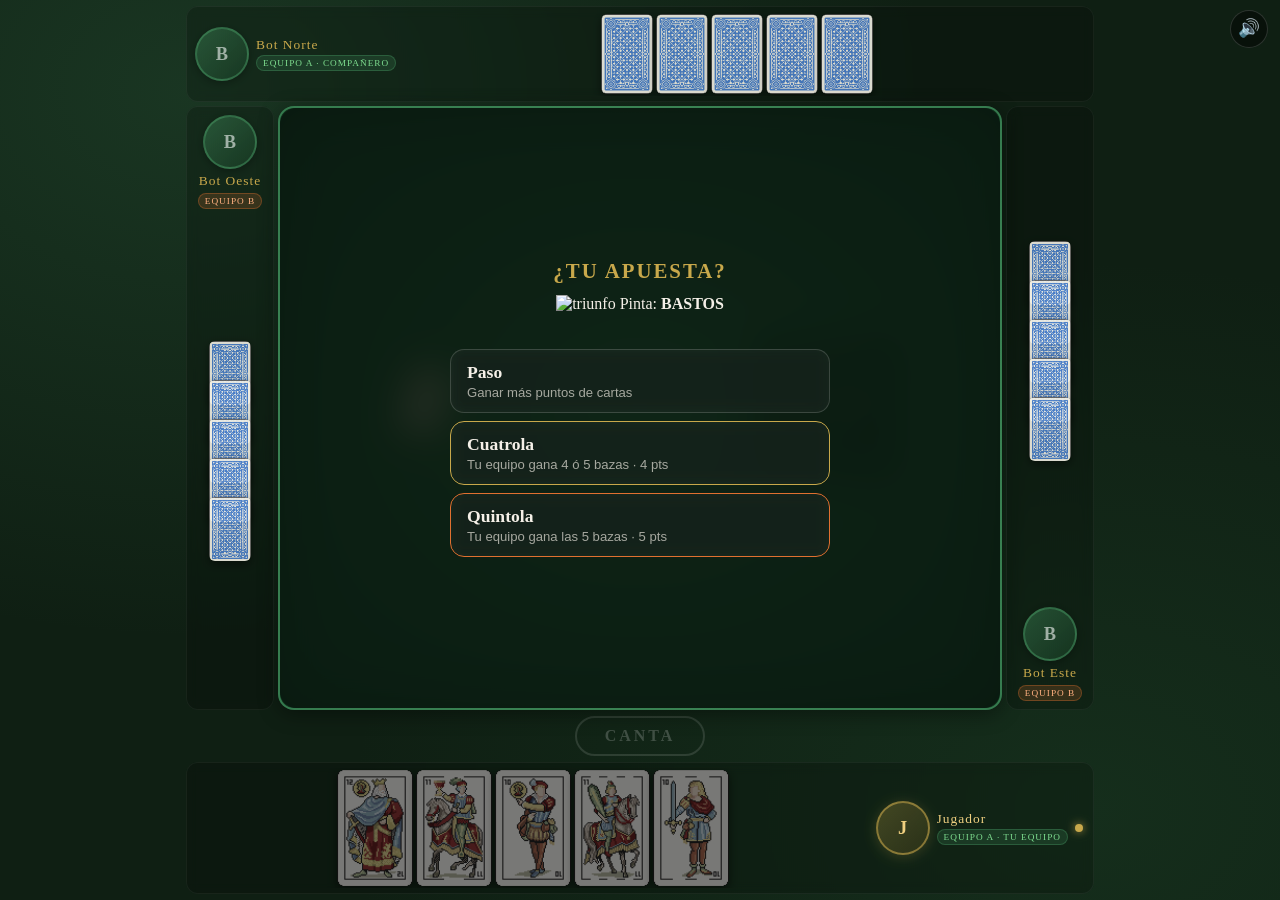
==== commit 20470c75: "Add files via upload" ====
--- a/game4.html
+++ b/game4.html
@@ -64,14 +64,11 @@
         </div>
       </div>
 
-      <!-- Baza actual: 4 slots posicionados en cruz -->
+      <!-- Baza actual: cartas apiladas con ligera rotación -->
       <div id="g4-baza-area">
+        <div class="g4-baza-slot" id="g4-baza-oeste"></div>
         <div class="g4-baza-slot" id="g4-baza-norte"></div>
-        <div class="g4-baza-mid-row">
-          <div class="g4-baza-slot" id="g4-baza-oeste"></div>
-          <div class="g4-baza-centro"></div>
-          <div class="g4-baza-slot" id="g4-baza-este"></div>
-        </div>
+        <div class="g4-baza-slot" id="g4-baza-este"></div>
         <div class="g4-baza-slot" id="g4-baza-sur"></div>
       </div>
 
@@ -100,7 +97,10 @@
       <div id="g4-apuesta-panel" style="display:none">
         <div class="apuesta-contenido">
           <h3>¿Tu apuesta?</h3>
-          <p>Triunfo: <strong id="g4-ap-triunfo"></strong></p>
+          <div class="g4-ap-triunfo-row">
+            <img id="g4-ap-triunfo-img" class="g4-ap-triunfo-img" src="" alt="triunfo">
+            <span>Pinta: <strong id="g4-ap-triunfo"></strong></span>
+          </div>
 
           <!-- Log: muestra cómo van apostando los bots (aparece después de que el humano apostó) -->
           <div id="g4-apuesta-log" class="g4-apuesta-log"></div>
--- a/css/game4.css
+++ b/css/game4.css
@@ -95,12 +95,14 @@
     inset 0 0 60px rgba(0,0,0,0.2),
     0 4px 20px rgba(0,0,0,0.4);
   display: flex;
-  align-items: center;
-  justify-content: center;
-  gap: 8px;
+  flex-direction: row;
+  align-items: center;
+  justify-content: space-evenly;
+  gap: 6px;
   position: relative;
   overflow: hidden;
-  flex-wrap: wrap;
+  min-width: 0;
+  min-height: 0;
 }
 
 /* ─── Avatar (círculo + inicial + futura foto) ─────── */
@@ -284,7 +286,6 @@
   flex-direction: column;
   align-items: center;
   gap: 2px;
-  min-width: 180px;
   flex-shrink: 0;
 }
 
@@ -322,7 +323,7 @@
   flex-direction: column;
   align-items: center;
   gap: 4px;
-  flex-shrink: 0;
+  flex-shrink: 1;
 }
 
 #g4-triunfo-carta {
@@ -352,11 +353,12 @@
   backdrop-filter: blur(10px);
   -webkit-backdrop-filter: blur(10px);
   border-radius: 12px;
-  padding: 8px 14px;
+  padding: 6px 10px;
   border: 1px solid rgba(74,158,104,0.26);
   box-shadow: 0 4px 20px rgba(0,0,0,0.3), inset 0 1px 0 rgba(255,255,255,0.04);
-  font-size: clamp(0.68rem, 2.4vw, 0.80rem);
-  flex-shrink: 0;
+  font-size: clamp(0.62rem, 2.2vw, 0.80rem);
+  flex-shrink: 1;
+  min-width: 0;
 }
 
 .g4-marcador-equipo {
@@ -403,7 +405,21 @@
 }
 
 /* ─── Panel de apuestas (overlay sobre la mesa) ────── */
-/* Hereda #apuesta-panel de styles.css */
+
+#g4-apuesta-panel {
+  position: absolute;
+  inset: 0;
+  background: rgba(8, 22, 14, 0.88);
+  backdrop-filter: blur(18px);
+  -webkit-backdrop-filter: blur(18px);
+  border-radius: 16px;
+  display: flex;
+  align-items: center;
+  justify-content: center;
+  z-index: 20;
+  padding: 16px;
+  overflow-y: auto;
+}
 
 /* Log de apuestas de los bots */
 .g4-apuesta-log {
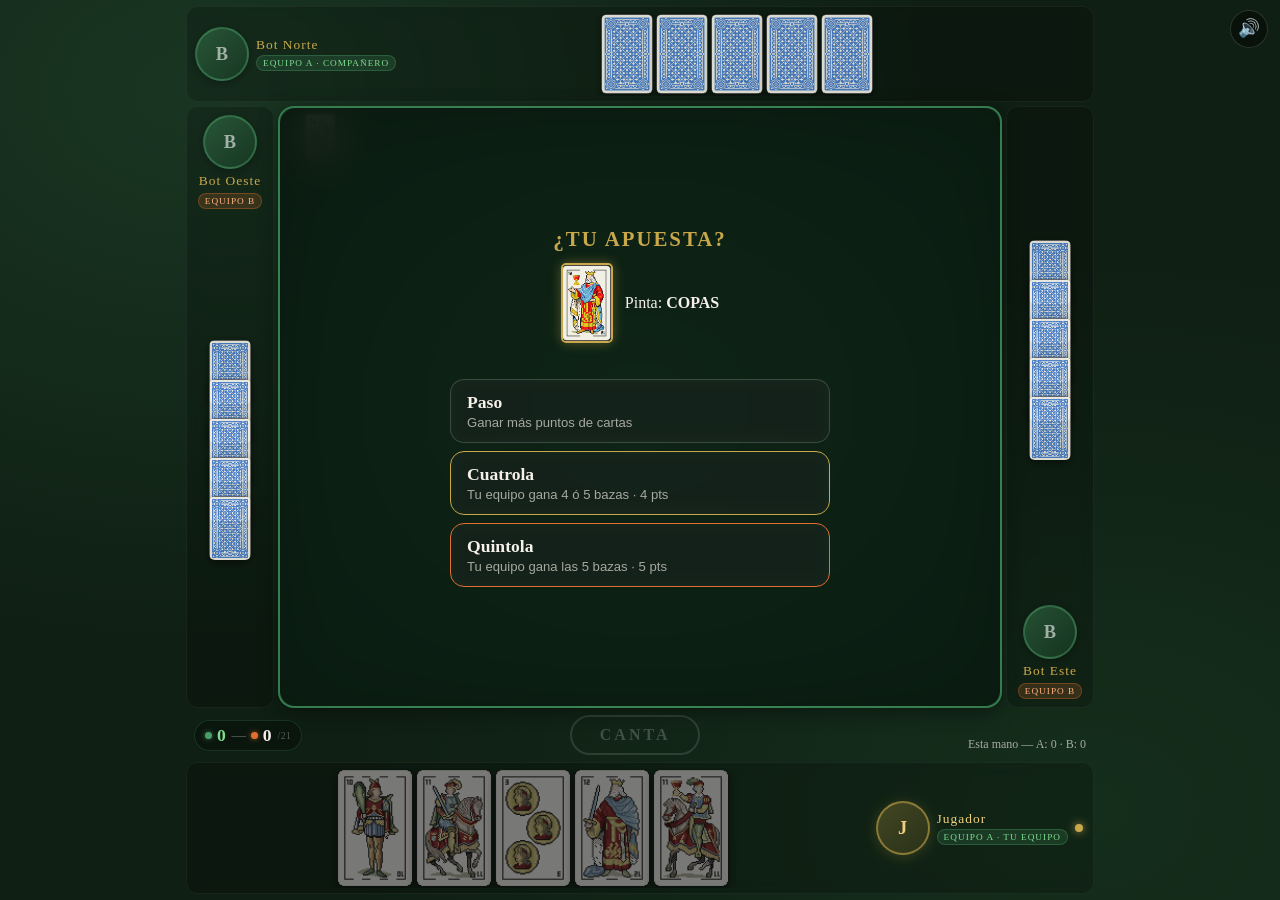
==== commit cb6342d7: "Add files via upload" ====
--- a/game4.html
+++ b/game4.html
@@ -53,18 +53,16 @@
 
     </div>
 
-    <!-- ── MESA CENTRAL ── -->
+    <!-- ── MESA CENTRAL (solo tapete + baza) ── -->
     <div id="g4-mesa">
 
-      <!-- Triunfo (esquina superior izquierda de la mesa) -->
+      <!-- Triunfo: miniatura fija en esquina superior izquierda -->
       <div id="g4-triunfo-area" style="display:none">
         <img id="g4-triunfo-carta" src="" alt="triunfo">
-        <div class="triunfo-info">
-          <span id="g4-triunfo-label" class="g4-triunfo-label"></span>
-        </div>
-      </div>
-
-      <!-- Baza actual: cartas apiladas con ligera rotación -->
+        <span id="g4-triunfo-label" class="g4-triunfo-label"></span>
+      </div>
+
+      <!-- Baza: cartas apiladas en el centro -->
       <div id="g4-baza-area">
         <div class="g4-baza-slot" id="g4-baza-oeste"></div>
         <div class="g4-baza-slot" id="g4-baza-norte"></div>
@@ -72,28 +70,10 @@
         <div class="g4-baza-slot" id="g4-baza-sur"></div>
       </div>
 
-      <!-- Marcador por equipo -->
-      <div id="g4-marcador">
-        <div class="g4-marcador-equipo">
-          <span class="g4-marcador-dot dot-a"></span>
-          <span class="g4-marcador-nombre">Equipo A</span>
-          <span class="g4-marcador-pts" id="pts-equipo-a">0</span>
-        </div>
-        <div class="g4-marcador-sep">·</div>
-        <div class="g4-marcador-equipo">
-          <span class="g4-marcador-dot dot-b"></span>
-          <span class="g4-marcador-nombre">Equipo B</span>
-          <span class="g4-marcador-pts" id="pts-equipo-b">0</span>
-        </div>
-        <div class="g4-marcador-meta">Meta: 21 pts</div>
-        <div id="g4-contrato-info" class="contrato-info"></div>
-        <div id="g4-puntos-mano" class="puntos-mano"></div>
-      </div>
-
-      <!-- Mensaje de estado (centrado sobre la mesa) -->
+      <!-- Mensaje de estado (overlay inferior en la mesa) -->
       <div id="g4-mensaje" class="mensaje" style="display:none"></div>
 
-      <!-- ── Panel de apuestas (overlay sobre la mesa) ── -->
+      <!-- Panel de apuestas (overlay completo sobre la mesa) -->
       <div id="g4-apuesta-panel" style="display:none">
         <div class="apuesta-contenido">
           <h3>¿Tu apuesta?</h3>
@@ -101,11 +81,7 @@
             <img id="g4-ap-triunfo-img" class="g4-ap-triunfo-img" src="" alt="triunfo">
             <span>Pinta: <strong id="g4-ap-triunfo"></strong></span>
           </div>
-
-          <!-- Log: muestra cómo van apostando los bots (aparece después de que el humano apostó) -->
           <div id="g4-apuesta-log" class="g4-apuesta-log"></div>
-
-          <!-- Botones del humano (se ocultan mientras los bots responden) -->
           <div class="apuesta-botones" id="g4-apuesta-botones">
             <button class="btn-apuesta" onclick="g4HumanoApuesta('paso')">
               <span class="ap-nombre">Paso</span>
@@ -142,11 +118,34 @@
     </div>
 
   <!-- ══════════════════════════════════════════════
-       BARRA CANTA
+       BARRA INFO: marcador · CANTA · contrato
   ═══════════════════════════════════════════════ -->
   <div id="g4-cante-bar">
+
+    <!-- Marcador compacto (izquierda) -->
+    <div id="g4-marcador">
+      <div class="g4-marcador-equipo">
+        <span class="g4-marcador-dot dot-a"></span>
+        <span class="g4-marcador-pts" id="pts-equipo-a">0</span>
+      </div>
+      <div class="g4-marcador-sep">—</div>
+      <div class="g4-marcador-equipo">
+        <span class="g4-marcador-dot dot-b"></span>
+        <span class="g4-marcador-pts" id="pts-equipo-b">0</span>
+      </div>
+      <span class="g4-marcador-meta">/21</span>
+    </div>
+
+    <!-- Botón CANTA (centro) -->
     <button id="g4-btn-canta" class="btn-canta-persistente canta-inactivo"
             onclick="g4HumanoCanta()">CANTA</button>
+
+    <!-- Contrato + puntos de mano (derecha) -->
+    <div id="g4-info-mano">
+      <div id="g4-contrato-info" class="contrato-info"></div>
+      <div id="g4-puntos-mano" class="puntos-mano"></div>
+    </div>
+
   </div>
 
   <!-- ══════════════════════════════════════════════
--- a/css/game4.css
+++ b/css/game4.css
@@ -75,15 +75,17 @@
   padding: 8px 4px;
 }
 
-/* ── Barra CANTA ── */
+/* ── Barra INFO: marcador · CANTA · contrato ── */
 #g4-cante-bar {
   display: flex;
-  justify-content: center;
-  align-items: center;
-  padding: 2px 0;
-}
-
-/* ── Mesa central ── */
+  flex-direction: row;
+  align-items: center;
+  justify-content: space-between;
+  padding: 3px 8px;
+  gap: 6px;
+}
+
+/* ── Mesa central: tapete limpio ── */
 #g4-mesa {
   background:
     radial-gradient(ellipse at center, #3d9058 0%, var(--verde-mesa) 50%, #1e5030 100%);
@@ -95,10 +97,8 @@
     inset 0 0 60px rgba(0,0,0,0.2),
     0 4px 20px rgba(0,0,0,0.4);
   display: flex;
-  flex-direction: row;
-  align-items: center;
-  justify-content: space-evenly;
-  gap: 6px;
+  align-items: center;
+  justify-content: center;
   position: relative;
   overflow: hidden;
   min-width: 0;
@@ -279,92 +279,135 @@
   margin-bottom: 0;
 }
 
-/* ─── Baza central en cruz ────────────────────────── */
+/* ─── Baza: 4 cartas en cruz, siempre visibles ───── */
 
 #g4-baza-area {
-  display: flex;
-  flex-direction: column;
-  align-items: center;
-  gap: 2px;
+  position: relative;
+  /* ancho = carta + sobresaliente lateral × 2  (≈70 + 60 = 130) */
+  width:  130px;
+  /* alto  = carta + sobresaliente vertical × 2  (≈107 + 58 = 165) */
+  height: 165px;
   flex-shrink: 0;
 }
 
-.g4-baza-mid-row {
-  display: flex;
-  align-items: center;
-  gap: 6px;
-}
-
-.g4-baza-centro {
+.g4-baza-slot {
+  position: absolute;
   width:  var(--carta-w);
   height: var(--carta-h);
-  border-radius: 6px;
-  border: 1px dashed rgba(255,255,255,0.1);
-}
-
-.g4-baza-slot {
-  width:  var(--carta-w);
-  height: var(--carta-h);
-  display: flex;
-  align-items: center;
-  justify-content: center;
+}
+
+/* Norte: pegado arriba, centrado horizontalmente */
+#g4-baza-norte {
+  top: 0;
+  left: 50%;
+  transform: translateX(-50%) rotate(-2deg);
+  z-index: 2;
+}
+
+/* Sur: pegado abajo, centrado horizontalmente */
+#g4-baza-sur {
+  bottom: 0;
+  left: 50%;
+  transform: translateX(-50%) rotate(2deg);
+  z-index: 4;
+}
+
+/* Oeste: pegado a la izquierda, centrado verticalmente */
+#g4-baza-oeste {
+  left: 0;
+  top: 50%;
+  transform: translateY(-50%) rotate(-5deg);
+  z-index: 1;
+}
+
+/* Este: pegado a la derecha, centrado verticalmente */
+#g4-baza-este {
+  right: 0;
+  top: 50%;
+  transform: translateY(-50%) rotate(5deg);
+  z-index: 3;
 }
 
 .g4-baza-slot .carta {
   animation: cartaJugada 0.22s ease;
   width:  var(--carta-w);
   height: var(--carta-h);
-}
-
-/* ─── Triunfo ─────────────────────────────────────── */
+  box-shadow: 2px 4px 10px rgba(0,0,0,0.55);
+}
+
+/* ─── Triunfo: badge absoluto en esquina de la mesa ── */
 
 #g4-triunfo-area {
-  display: flex;
-  flex-direction: column;
+  position: absolute;
+  top: 6px;
+  left: 6px;
+  display: flex;
+  flex-direction: column;
+  align-items: center;
+  gap: 2px;
+  z-index: 5;
+}
+
+#g4-triunfo-carta {
+  width:  30px;
+  height: 46px;
+  border-radius: 3px;
+  border: 1px solid var(--dorado);
+  box-shadow: 0 2px 6px rgba(0,0,0,0.5), 0 0 8px rgba(200,168,75,0.3);
+}
+
+.g4-triunfo-label {
+  font-size: 0.55rem;
+  color: var(--dorado);
+  letter-spacing: 0.5px;
+  text-transform: capitalize;
+  background: rgba(0,0,0,0.5);
+  padding: 1px 4px;
+  border-radius: 4px;
+}
+
+/* ─── Mensaje de estado: overlay en la mesa ──────── */
+
+#g4-mensaje {
+  position: absolute;
+  bottom: 8px;
+  left: 50%;
+  transform: translateX(-50%);
+  background: rgba(0,0,0,0.78);
+  backdrop-filter: blur(12px);
+  -webkit-backdrop-filter: blur(12px);
+  padding: 6px 16px;
+  border-radius: 20px;
+  font-size: clamp(0.78rem, 3vw, 0.95rem);
+  white-space: nowrap;
+  max-width: 88%;
+  text-align: center;
+  z-index: 10;
+  pointer-events: none;
+  box-shadow: 0 2px 12px rgba(0,0,0,0.4);
+}
+
+/* ─── Marcador horizontal en la barra info ───────── */
+
+#g4-marcador {
+  display: flex;
+  flex-direction: row;
+  align-items: center;
+  gap: 5px;
+  background: rgba(0,0,0,0.28);
+  backdrop-filter: blur(8px);
+  -webkit-backdrop-filter: blur(8px);
+  border-radius: 20px;
+  padding: 4px 10px;
+  border: 1px solid rgba(74,158,104,0.22);
+  font-size: clamp(0.68rem, 2.4vw, 0.82rem);
+  flex-shrink: 0;
+}
+
+.g4-marcador-equipo {
+  display: flex;
   align-items: center;
   gap: 4px;
-  flex-shrink: 1;
-}
-
-#g4-triunfo-carta {
-  width:  42px;
-  height: 64px;
-  border-radius: 5px;
-  transform: rotate(15deg);
-  border: 2px solid var(--dorado);
-  box-shadow: 0 4px 10px rgba(0,0,0,0.5), 0 0 14px rgba(200,168,75,0.35);
-}
-
-.g4-triunfo-label {
-  font-size: 0.65rem;
-  color: var(--dorado);
-  letter-spacing: 1px;
-  text-transform: capitalize;
-}
-
-/* ─── Marcador ────────────────────────────────────── */
-
-#g4-marcador {
-  display: flex;
-  flex-direction: column;
-  align-items: center;
-  gap: 4px;
-  background: rgba(0,0,0,0.32);
-  backdrop-filter: blur(10px);
-  -webkit-backdrop-filter: blur(10px);
-  border-radius: 12px;
-  padding: 6px 10px;
-  border: 1px solid rgba(74,158,104,0.26);
-  box-shadow: 0 4px 20px rgba(0,0,0,0.3), inset 0 1px 0 rgba(255,255,255,0.04);
-  font-size: clamp(0.62rem, 2.2vw, 0.80rem);
-  flex-shrink: 1;
-  min-width: 0;
-}
-
-.g4-marcador-equipo {
-  display: flex;
-  align-items: center;
-  gap: 6px;
 }
 
 .g4-marcador-dot {
@@ -377,31 +420,36 @@
 .dot-a { background: #4a9e68; box-shadow: 0 0 5px rgba(74,158,104,0.7); }
 .dot-b { background: #e07030; box-shadow: 0 0 5px rgba(224,112,48,0.7); }
 
-.g4-marcador-nombre {
-  opacity: 0.7;
-  letter-spacing: 0.5px;
-}
-
 .g4-marcador-pts {
-  font-size: clamp(1rem, 3.5vw, 1.3rem);
+  font-size: clamp(0.9rem, 3vw, 1.1rem);
   font-weight: bold;
-  min-width: 1.5ch;
+  min-width: 1.2ch;
   text-align: center;
 }
 
 .g4-marcador-equipo:first-child .g4-marcador-pts { color: #7edc8f; }
-.g4-marcador-equipo:nth-child(3) .g4-marcador-pts { color: #ffb080; }
+.g4-marcador-equipo:last-child  .g4-marcador-pts { color: #ffb080; }
 
 .g4-marcador-sep {
-  opacity: 0.25;
-  font-size: 1rem;
-  line-height: 1;
+  opacity: 0.35;
+  font-size: 0.9rem;
 }
 
 .g4-marcador-meta {
   font-size: 0.6rem;
   color: rgba(255,255,255,0.3);
   letter-spacing: 0.5px;
+}
+
+/* ─── Info de contrato / puntos (barra derecha) ──── */
+
+#g4-info-mano {
+  display: flex;
+  flex-direction: column;
+  align-items: flex-end;
+  gap: 1px;
+  min-width: 0;
+  overflow: hidden;
 }
 
 /* ─── Panel de apuestas (overlay sobre la mesa) ────── */
@@ -419,6 +467,22 @@
   z-index: 20;
   padding: 16px;
   overflow-y: auto;
+}
+
+/* Triunfo en el panel de apuesta */
+.g4-ap-triunfo-row {
+  display: flex;
+  align-items: center;
+  gap: 12px;
+}
+
+.g4-ap-triunfo-img {
+  width:  52px;
+  height: 80px;
+  border-radius: 5px;
+  border: 2px solid var(--dorado);
+  box-shadow: 0 0 12px rgba(200,168,75,0.4);
+  object-fit: cover;
 }
 
 /* Log de apuestas de los bots */
@@ -476,15 +540,24 @@
     height: 80px;
   }
 
-  .g4-baza-slot, .g4-baza-centro {
-    width: 52px;
+  /* Baza adaptada a cartas más pequeñas */
+  #g4-baza-area {
+    width:  100px;
+    height: 126px;
+  }
+
+  .g4-baza-slot {
+    width:  52px;
     height: 80px;
   }
 
   .g4-baza-slot .carta {
-    width: 52px;
+    width:  52px;
     height: 80px;
   }
+
+  /* Ocultar puntos de mano para no saturar la barra en pantallas pequeñas */
+  #g4-puntos-mano { display: none; }
 }
 
 @media (min-width: 600px) {
@@ -496,8 +569,6 @@
     --g4-carta-norte-w: 52px;
     --g4-carta-norte-h: 80px;
   }
-
-  #g4-mesa { gap: 16px; padding: 14px; }
 }
 
 @media (orientation: landscape) and (max-height: 500px) {
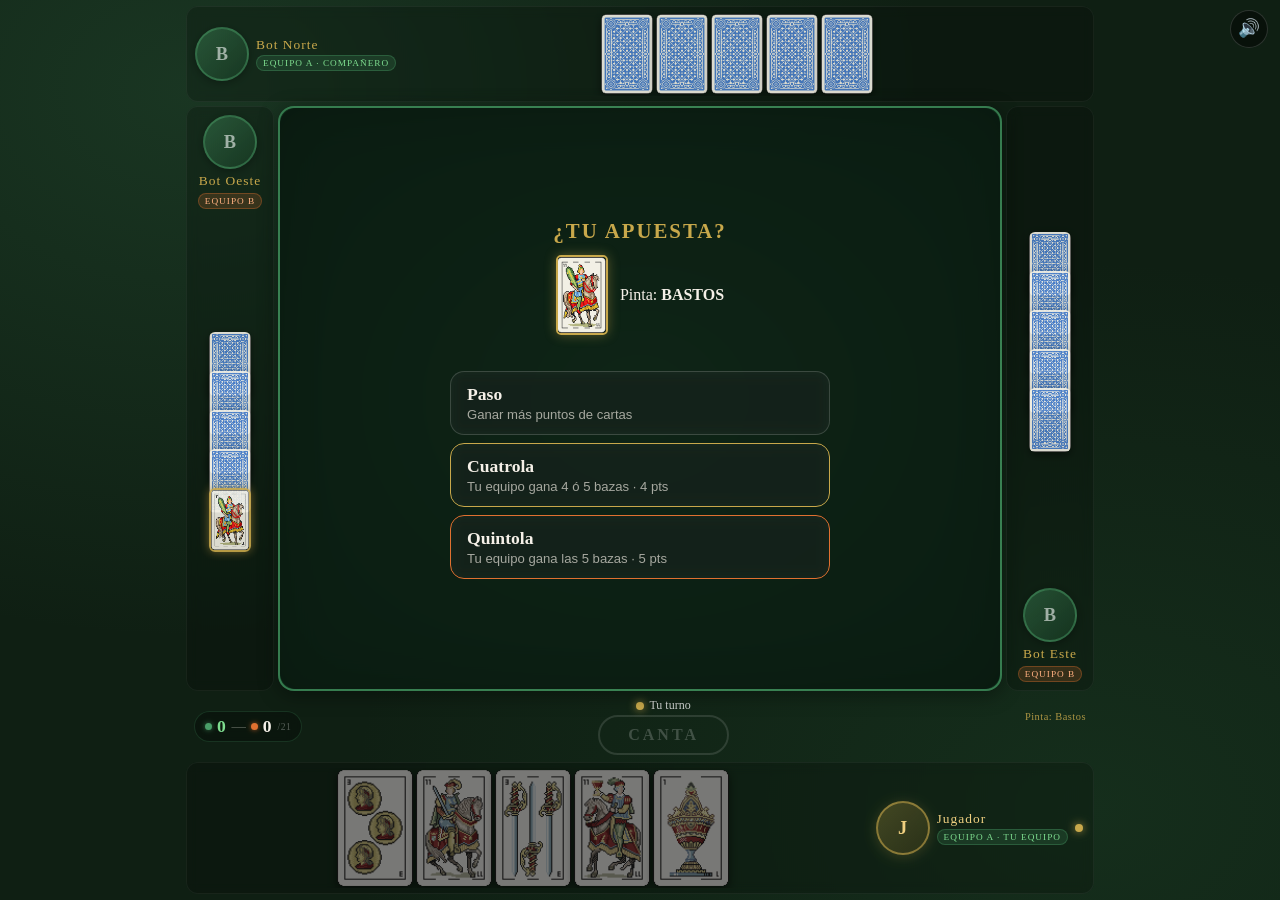
==== commit 50beff6f: "Add files via upload" ====
--- a/game4.html
+++ b/game4.html
@@ -53,16 +53,10 @@
 
     </div>
 
-    <!-- ── MESA CENTRAL (solo tapete + baza) ── -->
+    <!-- ── MESA CENTRAL: tapete limpio, solo cartas ── -->
     <div id="g4-mesa">
 
-      <!-- Triunfo: miniatura fija en esquina superior izquierda -->
-      <div id="g4-triunfo-area" style="display:none">
-        <img id="g4-triunfo-carta" src="" alt="triunfo">
-        <span id="g4-triunfo-label" class="g4-triunfo-label"></span>
-      </div>
-
-      <!-- Baza: cartas apiladas en el centro -->
+      <!-- Baza: cartas en cruz, siempre visibles -->
       <div id="g4-baza-area">
         <div class="g4-baza-slot" id="g4-baza-oeste"></div>
         <div class="g4-baza-slot" id="g4-baza-norte"></div>
@@ -70,7 +64,7 @@
         <div class="g4-baza-slot" id="g4-baza-sur"></div>
       </div>
 
-      <!-- Mensaje de estado (overlay inferior en la mesa) -->
+      <!-- Mensaje breve (overlay, solo durante 1-2s) -->
       <div id="g4-mensaje" class="mensaje" style="display:none"></div>
 
       <!-- Panel de apuestas (overlay completo sobre la mesa) -->
@@ -118,7 +112,7 @@
     </div>
 
   <!-- ══════════════════════════════════════════════
-       BARRA INFO: marcador · CANTA · contrato
+       BARRA INFO: marcador · turno+CANTA · pinta/contrato
   ═══════════════════════════════════════════════ -->
   <div id="g4-cante-bar">
 
@@ -136,14 +130,20 @@
       <span class="g4-marcador-meta">/21</span>
     </div>
 
-    <!-- Botón CANTA (centro) -->
-    <button id="g4-btn-canta" class="btn-canta-persistente canta-inactivo"
-            onclick="g4HumanoCanta()">CANTA</button>
-
-    <!-- Contrato + puntos de mano (derecha) -->
+    <!-- Centro: turno activo + botón CANTA -->
+    <div id="g4-centro-bar">
+      <div id="g4-turno-actual">
+        <span class="g4-turno-dot turno-activo" id="g4-turno-dot-bar"></span>
+        <span id="g4-turno-nombre-bar">—</span>
+      </div>
+      <button id="g4-btn-canta" class="btn-canta-persistente canta-inactivo"
+              onclick="g4HumanoCanta()">CANTA</button>
+    </div>
+
+    <!-- Pinta + contrato (derecha) -->
     <div id="g4-info-mano">
+      <span id="g4-pinta-label" class="g4-pinta-label"></span>
       <div id="g4-contrato-info" class="contrato-info"></div>
-      <div id="g4-puntos-mano" class="puntos-mano"></div>
     </div>
 
   </div>
--- a/css/game4.css
+++ b/css/game4.css
@@ -335,35 +335,21 @@
   box-shadow: 2px 4px 10px rgba(0,0,0,0.55);
 }
 
-/* ─── Triunfo: badge absoluto en esquina de la mesa ── */
-
-#g4-triunfo-area {
-  position: absolute;
-  top: 6px;
-  left: 6px;
-  display: flex;
-  flex-direction: column;
-  align-items: center;
-  gap: 2px;
-  z-index: 5;
-}
-
-#g4-triunfo-carta {
-  width:  30px;
-  height: 46px;
-  border-radius: 3px;
-  border: 1px solid var(--dorado);
-  box-shadow: 0 2px 6px rgba(0,0,0,0.5), 0 0 8px rgba(200,168,75,0.3);
-}
-
-.g4-triunfo-label {
-  font-size: 0.55rem;
+/* ─── Carta triunfo boca arriba en la mano del repartidor ── */
+
+.carta-triunfo-rep {
+  border: 2px solid var(--dorado) !important;
+  box-shadow: 0 0 10px rgba(200,168,75,0.6), 0 2px 6px rgba(0,0,0,0.4) !important;
+}
+
+/* ─── Pinta en barra info ─────────────────────────── */
+
+.g4-pinta-label {
+  font-size: 0.65rem;
   color: var(--dorado);
   letter-spacing: 0.5px;
   text-transform: capitalize;
-  background: rgba(0,0,0,0.5);
-  padding: 1px 4px;
-  border-radius: 4px;
+  opacity: 0.85;
 }
 
 /* ─── Mensaje de estado: overlay en la mesa ──────── */
@@ -441,13 +427,34 @@
   letter-spacing: 0.5px;
 }
 
-/* ─── Info de contrato / puntos (barra derecha) ──── */
+/* ─── Centro de la barra: turno + CANTA ──────────── */
+
+#g4-centro-bar {
+  display: flex;
+  flex-direction: column;
+  align-items: center;
+  gap: 2px;
+}
+
+#g4-turno-actual {
+  display: flex;
+  align-items: center;
+  gap: 5px;
+  font-size: clamp(0.62rem, 2.2vw, 0.75rem);
+  color: rgba(255,255,255,0.8);
+}
+
+#g4-turno-nombre-bar {
+  white-space: nowrap;
+}
+
+/* ─── Info de contrato / pinta (barra derecha) ───── */
 
 #g4-info-mano {
   display: flex;
   flex-direction: column;
   align-items: flex-end;
-  gap: 1px;
+  gap: 2px;
   min-width: 0;
   overflow: hidden;
 }
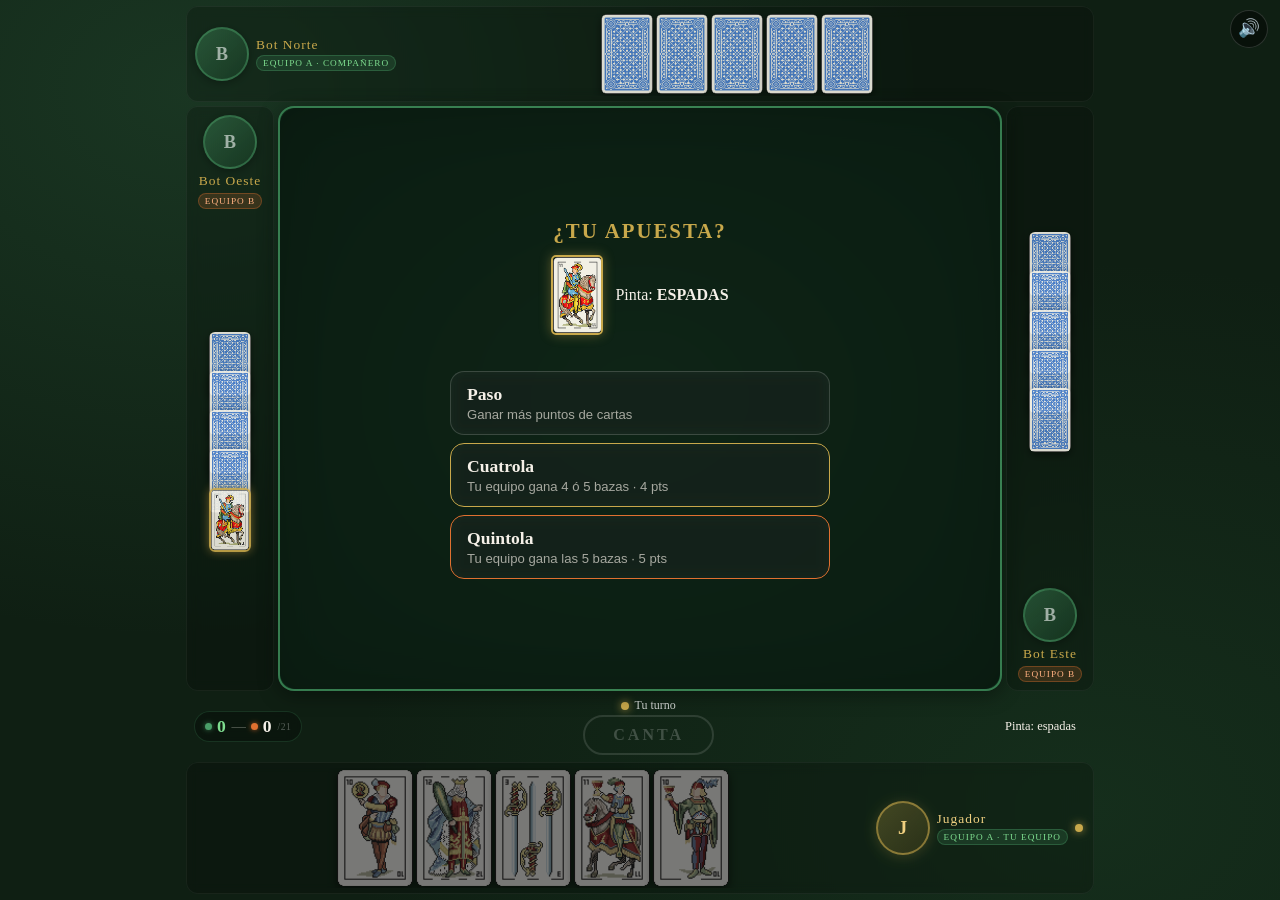
==== commit cafe68f0: "Add files via upload" ====
--- a/game4.html
+++ b/game4.html
@@ -140,9 +140,8 @@
               onclick="g4HumanoCanta()">CANTA</button>
     </div>
 
-    <!-- Pinta + contrato (derecha) -->
+    <!-- Pinta / contrato (derecha) -->
     <div id="g4-info-mano">
-      <span id="g4-pinta-label" class="g4-pinta-label"></span>
       <div id="g4-contrato-info" class="contrato-info"></div>
     </div>
 
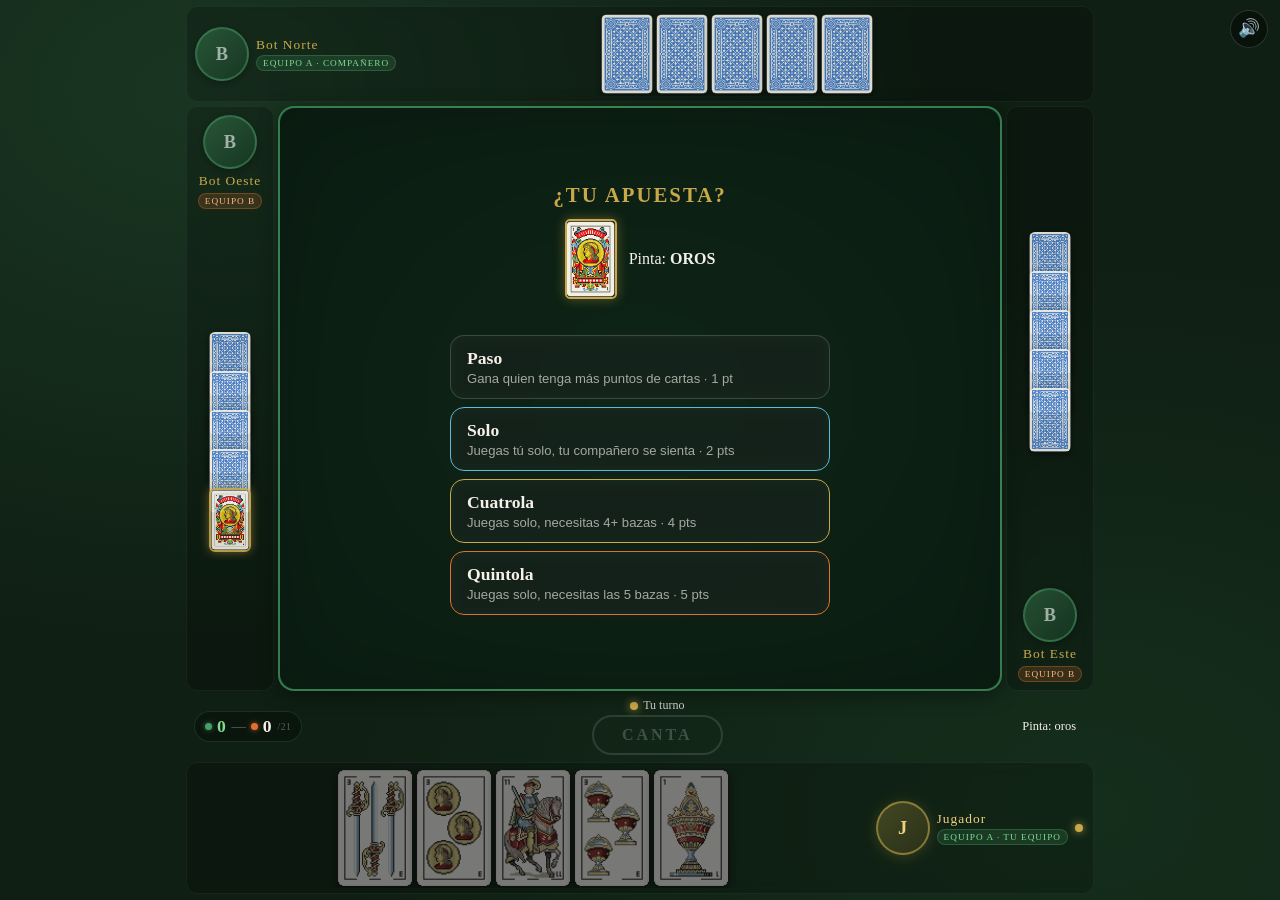
==== commit be408d09: "Add files via upload" ====
--- a/game4.html
+++ b/game4.html
@@ -79,15 +79,19 @@
           <div class="apuesta-botones" id="g4-apuesta-botones">
             <button class="btn-apuesta" onclick="g4HumanoApuesta('paso')">
               <span class="ap-nombre">Paso</span>
-              <span class="ap-desc">Ganar más puntos de cartas</span>
+              <span class="ap-desc">Gana quien tenga más puntos de cartas · 1 pt</span>
+            </button>
+            <button class="btn-apuesta btn-apuesta-solo" onclick="g4HumanoApuesta('solo')">
+              <span class="ap-nombre">Solo</span>
+              <span class="ap-desc">Juegas tú solo, tu compañero se sienta · 2 pts</span>
             </button>
             <button class="btn-apuesta btn-apuesta-medio" onclick="g4HumanoApuesta('cuatrola')">
               <span class="ap-nombre">Cuatrola</span>
-              <span class="ap-desc">Tu equipo gana 4 ó 5 bazas · 4 pts</span>
+              <span class="ap-desc">Juegas solo, necesitas 4+ bazas · 4 pts</span>
             </button>
             <button class="btn-apuesta btn-apuesta-alto" onclick="g4HumanoApuesta('quintola')">
               <span class="ap-nombre">Quintola</span>
-              <span class="ap-desc">Tu equipo gana las 5 bazas · 5 pts</span>
+              <span class="ap-desc">Juegas solo, necesitas las 5 bazas · 5 pts</span>
             </button>
           </div>
         </div>
--- a/css/styles.css
+++ b/css/styles.css
@@ -666,6 +666,14 @@
   box-shadow: 0 4px 18px rgba(0,0,0,0.35);
 }
 
+.btn-apuesta-solo {
+  border-color: #60b8e0;
+}
+
+.btn-apuesta-solo:hover, .btn-apuesta-solo:active {
+  background: rgba(96,184,224,0.18);
+}
+
 .btn-apuesta-medio {
   border-color: var(--dorado);
 }
--- a/css/game4.css
+++ b/css/game4.css
@@ -335,6 +335,21 @@
   box-shadow: 2px 4px 10px rgba(0,0,0,0.55);
 }
 
+/* ─── Jugador sentado (no juega esta mano) ──────── */
+
+.g4-panel-sentado {
+  opacity: 0.45;
+  filter: grayscale(0.6);
+}
+
+.g4-sentado-label {
+  font-size: 0.65rem;
+  color: rgba(255,255,255,0.45);
+  letter-spacing: 1px;
+  text-transform: uppercase;
+  font-style: italic;
+}
+
 /* ─── Carta triunfo boca arriba en la mano del repartidor ── */
 
 .carta-triunfo-rep {
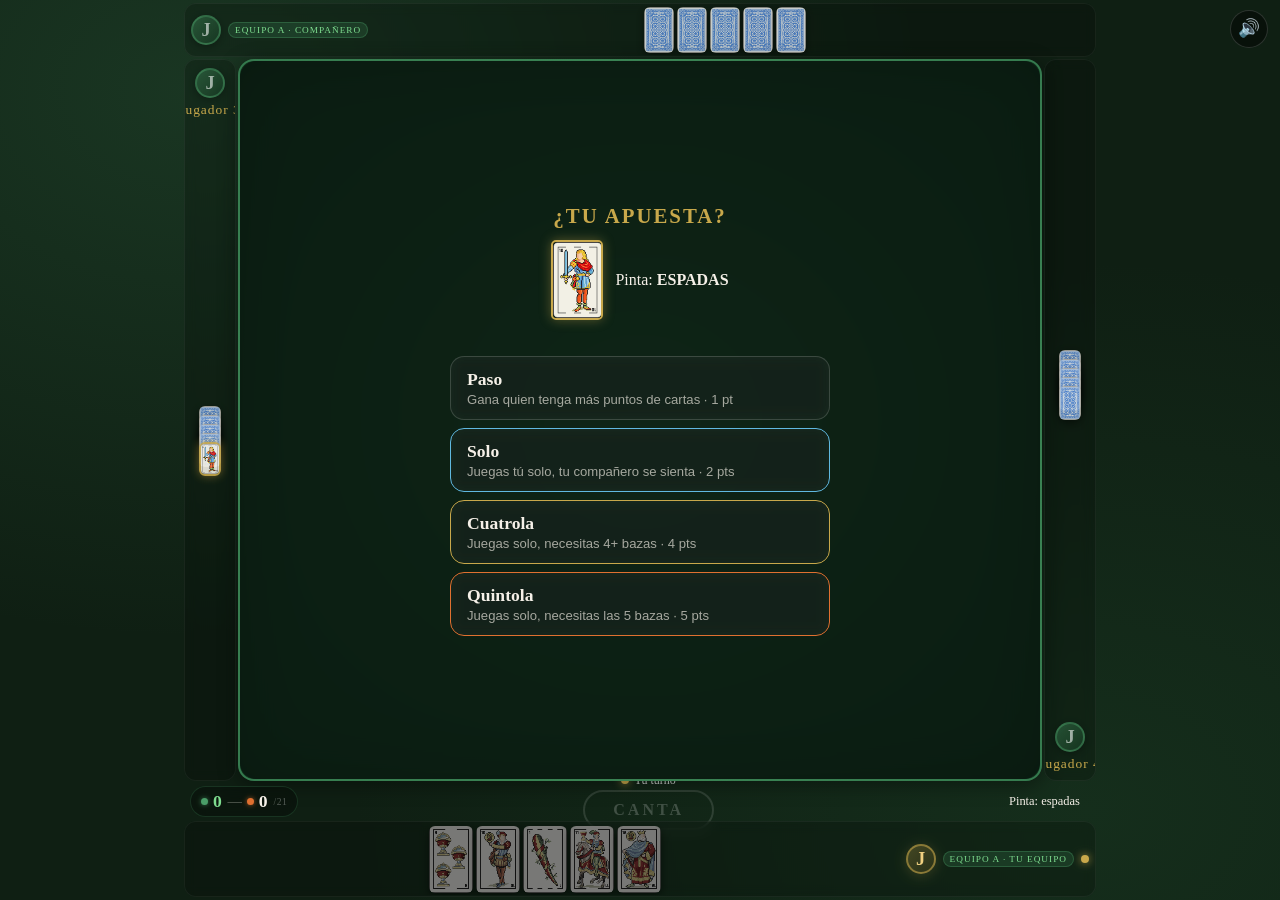
==== commit d1524155: "Add files via upload" ====
--- a/game4.html
+++ b/game4.html
@@ -22,7 +22,7 @@
       <!-- AVATAR: slot listo para imagen futura -->
       <div class="g4-avatar" id="avatar-norte">
         <span class="g4-avatar-inicial" id="inicial-norte">N</span>
-        <!-- Futura imagen: <img id="img-avatar-norte" class="g4-avatar-img" src="" alt=""> -->
+        <img id="img-avatar-norte" class="g4-avatar-img" src="" alt="" style="display:none">
       </div>
       <div class="g4-jugador-datos">
         <span class="g4-nombre" id="nombre-norte">Norte</span>
@@ -43,6 +43,7 @@
       <div class="g4-jugador-info g4-info-lateral">
         <div class="g4-avatar" id="avatar-oeste">
           <span class="g4-avatar-inicial" id="inicial-oeste">O</span>
+          <img id="img-avatar-oeste" class="g4-avatar-img" src="" alt="" style="display:none">
         </div>
         <span class="g4-nombre" id="nombre-oeste">Oeste</span>
         <span class="g4-equipo-label g4-equipo-b">Equipo B</span>
@@ -108,6 +109,7 @@
       <div class="g4-jugador-info g4-info-lateral">
         <div class="g4-avatar" id="avatar-este">
           <span class="g4-avatar-inicial" id="inicial-este">E</span>
+          <img id="img-avatar-este" class="g4-avatar-img" src="" alt="" style="display:none">
         </div>
         <span class="g4-nombre" id="nombre-este">Este</span>
         <span class="g4-equipo-label g4-equipo-b">Equipo B</span>
@@ -162,9 +164,7 @@
       <!-- AVATAR: slot listo para imagen futura -->
       <div class="g4-avatar g4-avatar-tu" id="avatar-sur">
         <span class="g4-avatar-inicial" id="inicial-sur">J</span>
-        <!-- Futura imagen: <img id="img-avatar-sur" class="g4-avatar-img" src="" alt=""> -->
-        <!-- Futura edición: <label class="g4-avatar-edit" for="input-avatar-sur">✎</label>
-             <input type="file" id="input-avatar-sur" accept="image/*" style="display:none"> -->
+        <img id="img-avatar-sur" class="g4-avatar-img" src="" alt="" style="display:none">
       </div>
       <div class="g4-jugador-datos">
         <span class="g4-nombre g4-nombre-tu" id="nombre-sur">Tú</span>
--- a/css/game4.css
+++ b/css/game4.css
@@ -593,21 +593,67 @@
   }
 }
 
-@media (orientation: landscape) and (max-height: 500px) {
+@media (orientation: landscape) and (max-height: 900px) {
   :root {
-    --g4-avatar:    32px;
-    --g4-lateral-w: 56px;
-    --g4-carta-lat: 26px;
-    --g4-carta-lat-h: 40px;
-  }
-
-  #g4-sur .carta, #g4-norte .carta {
-    width:  40px;
-    height: 61px;
-  }
-
+    --g4-avatar:        30px;
+    --g4-lateral-w:     52px;
+    --g4-carta-lat:     22px;
+    --g4-carta-lat-h:   34px;
+    --g4-carta-norte-w: 30px;
+    --g4-carta-norte-h: 46px;
+    /* Cartas del jugador más pequeñas para que la mesa respire */
+    --carta-w: 44px;
+    --carta-h: 67px;
+  }
+
+  /* Grid: filas con alturas fijas para que la mesa siempre tenga espacio */
+  #g4-container {
+    grid-template-rows: 54px 1fr 36px 76px;
+    gap: 2px;
+    padding: 3px 4px;
+    padding-top:    max(3px, env(safe-area-inset-top));
+    padding-bottom: max(3px, env(safe-area-inset-bottom));
+  }
+
+  /* Norte y Sur: más compactos */
+  #g4-norte, #g4-sur {
+    padding: 3px 6px;
+  }
+
+  /* Canta bar más baja */
+  #g4-cante-bar {
+    padding: 2px 6px;
+  }
+
+  /* Ocultar nombres para ganar espacio */
   #g4-norte .g4-nombre,
   #g4-sur .g4-nombre {
     display: none;
   }
-}
+
+  /* Ocultar etiqueta de equipo en laterales */
+  .g4-panel-lateral .g4-equipo-label {
+    display: none;
+  }
+
+  /* Mesa siempre visible */
+  #g4-mesa {
+    min-height: 80px;
+  }
+
+  /* Baza más pequeña en landscape */
+  #g4-baza-area {
+    width:  100px;
+    height: 120px;
+  }
+
+  .g4-baza-slot {
+    width:  var(--carta-w);
+    height: var(--carta-h);
+  }
+
+  .g4-baza-slot .carta {
+    width:  var(--carta-w);
+    height: var(--carta-h);
+  }
+}
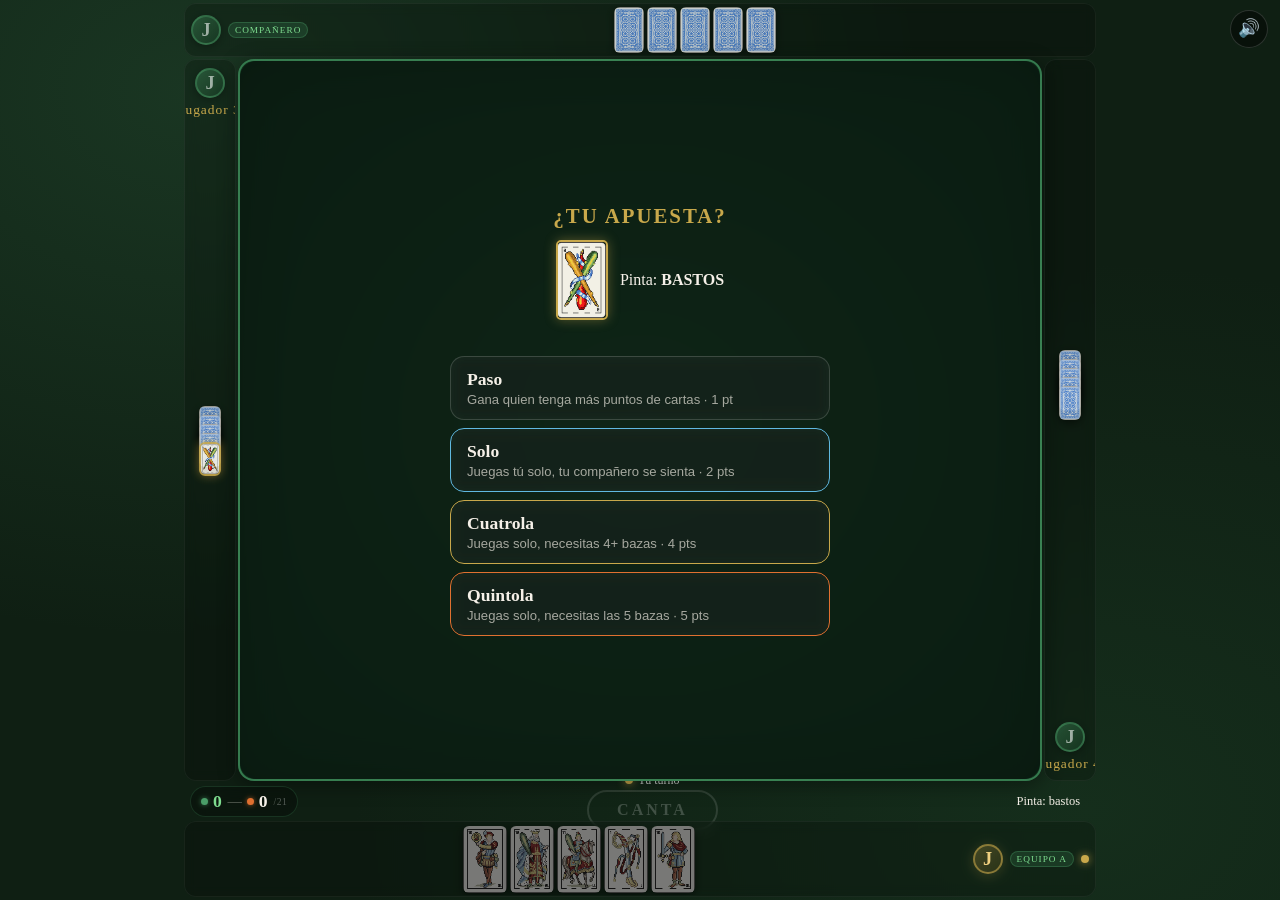
==== commit 1de2bdc9: "Add files via upload" ====
--- a/game4.html
+++ b/game4.html
@@ -25,8 +25,7 @@
         <img id="img-avatar-norte" class="g4-avatar-img" src="" alt="" style="display:none">
       </div>
       <div class="g4-jugador-datos">
-        <span class="g4-nombre" id="nombre-norte">Norte</span>
-        <span class="g4-equipo-label g4-equipo-a">Equipo A · Compañero</span>
+        <span class="g4-equipo-label g4-equipo-a">Compañero</span>
       </div>
     </div>
 
@@ -167,8 +166,8 @@
         <img id="img-avatar-sur" class="g4-avatar-img" src="" alt="" style="display:none">
       </div>
       <div class="g4-jugador-datos">
-        <span class="g4-nombre g4-nombre-tu" id="nombre-sur">Tú</span>
-        <span class="g4-equipo-label g4-equipo-a">Equipo A · Tu equipo</span>
+        <span class="g4-nombre g4-nombre-tu" id="nombre-sur">Jugador</span>
+        <span class="g4-equipo-label g4-equipo-a">Equipo A</span>
       </div>
       <div id="turno-sur" class="g4-turno-dot"></div>
     </div>
